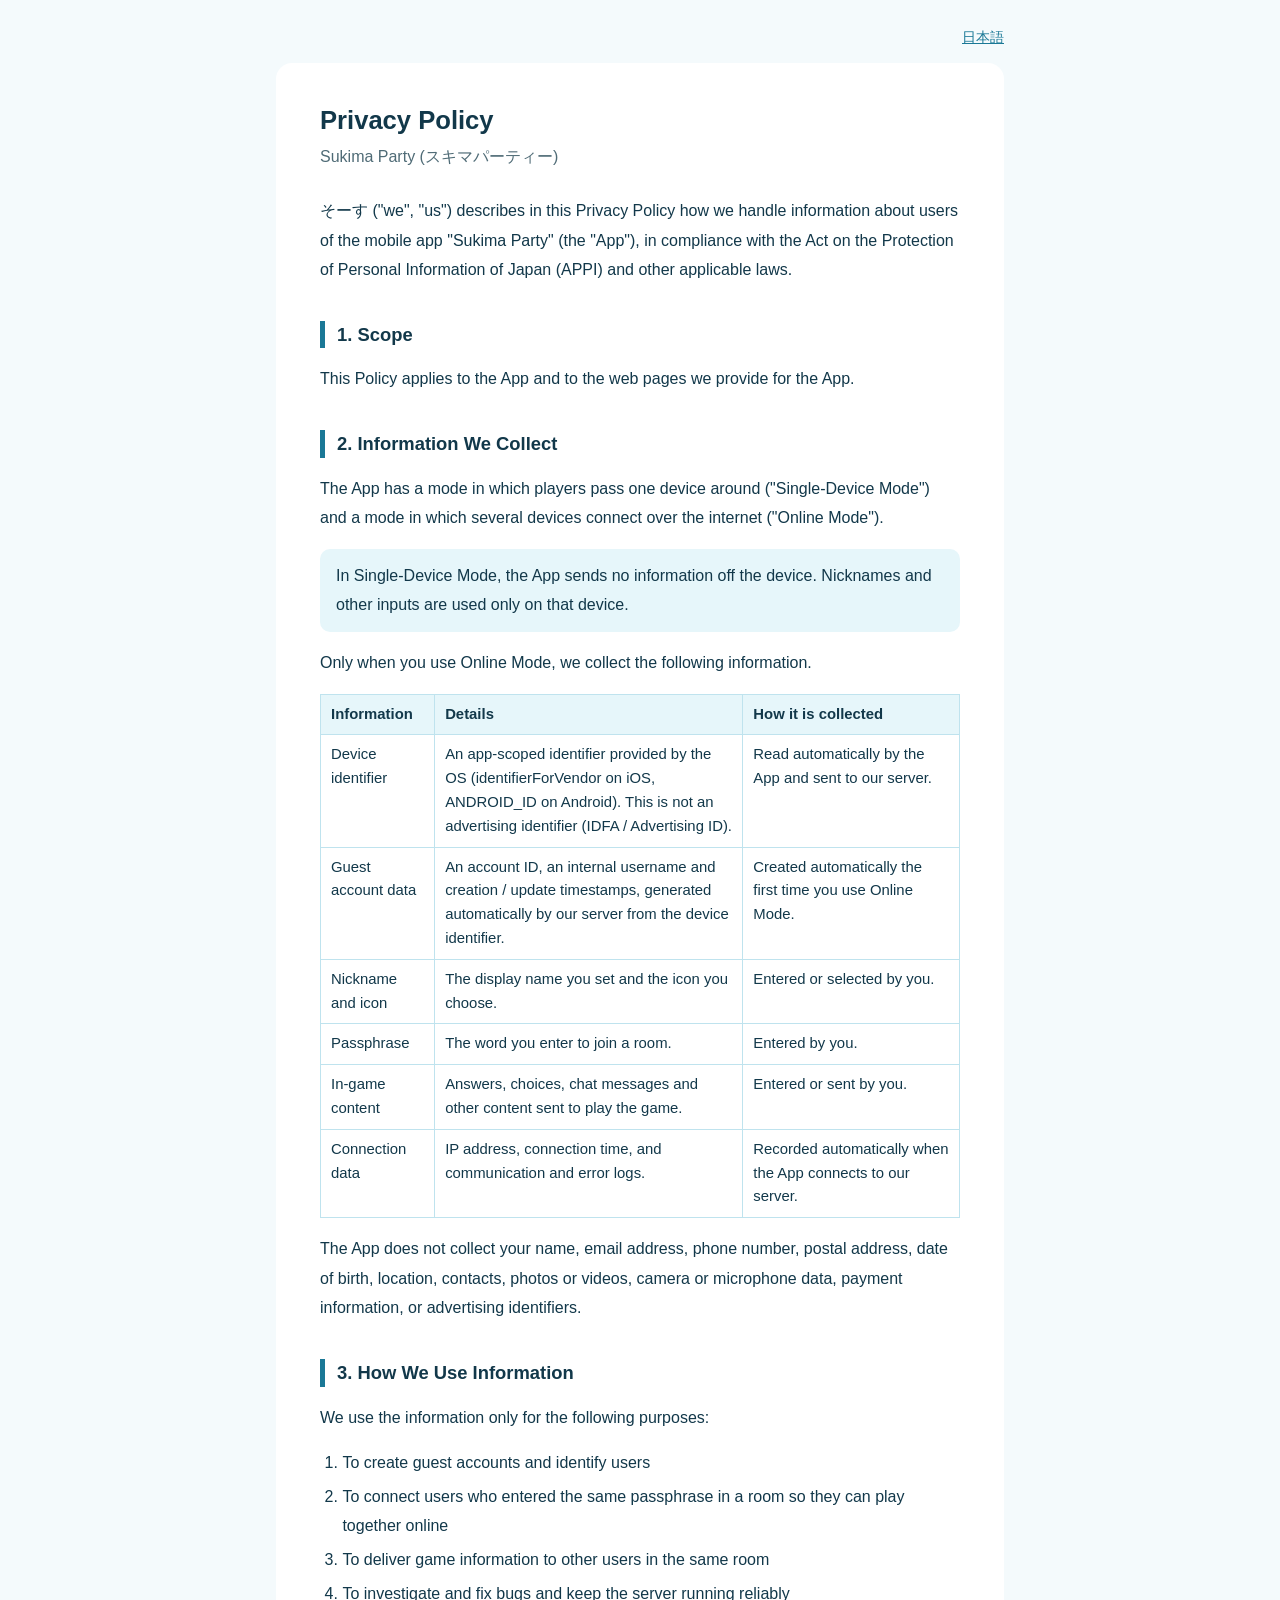
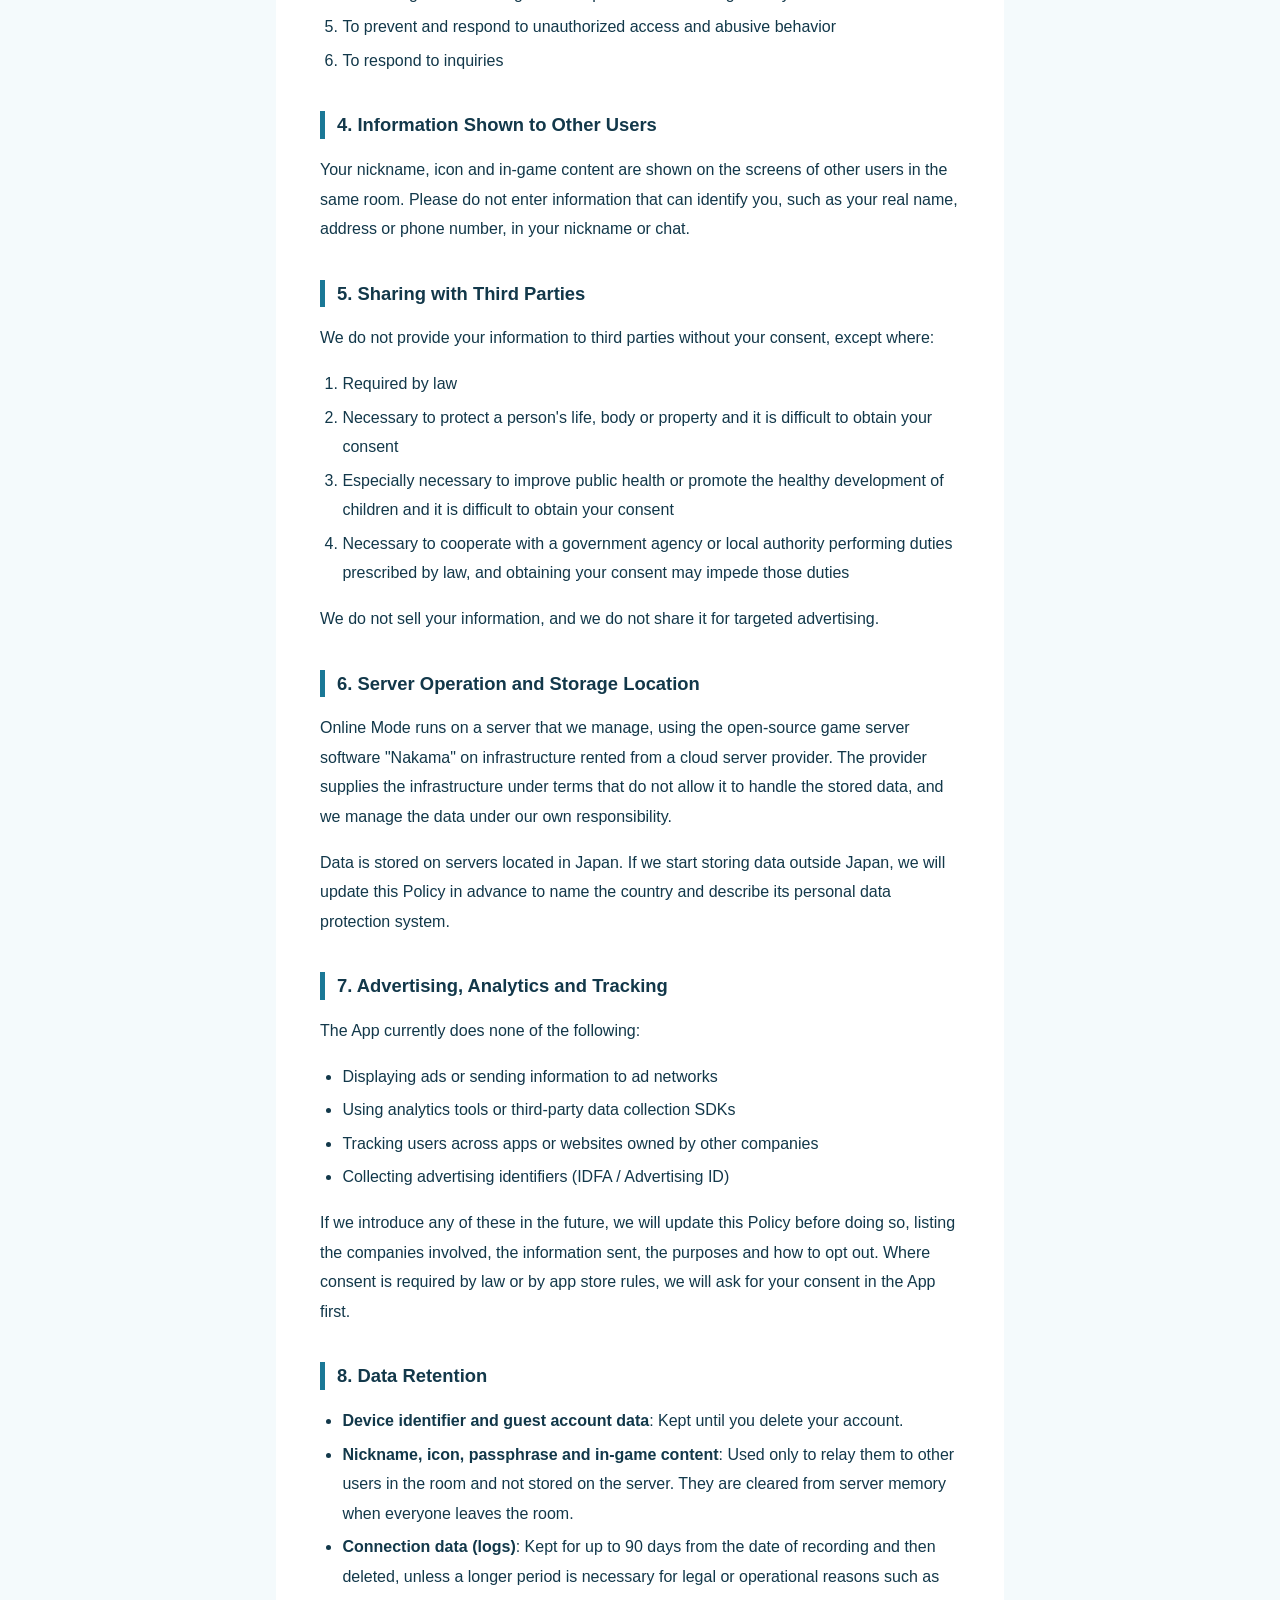
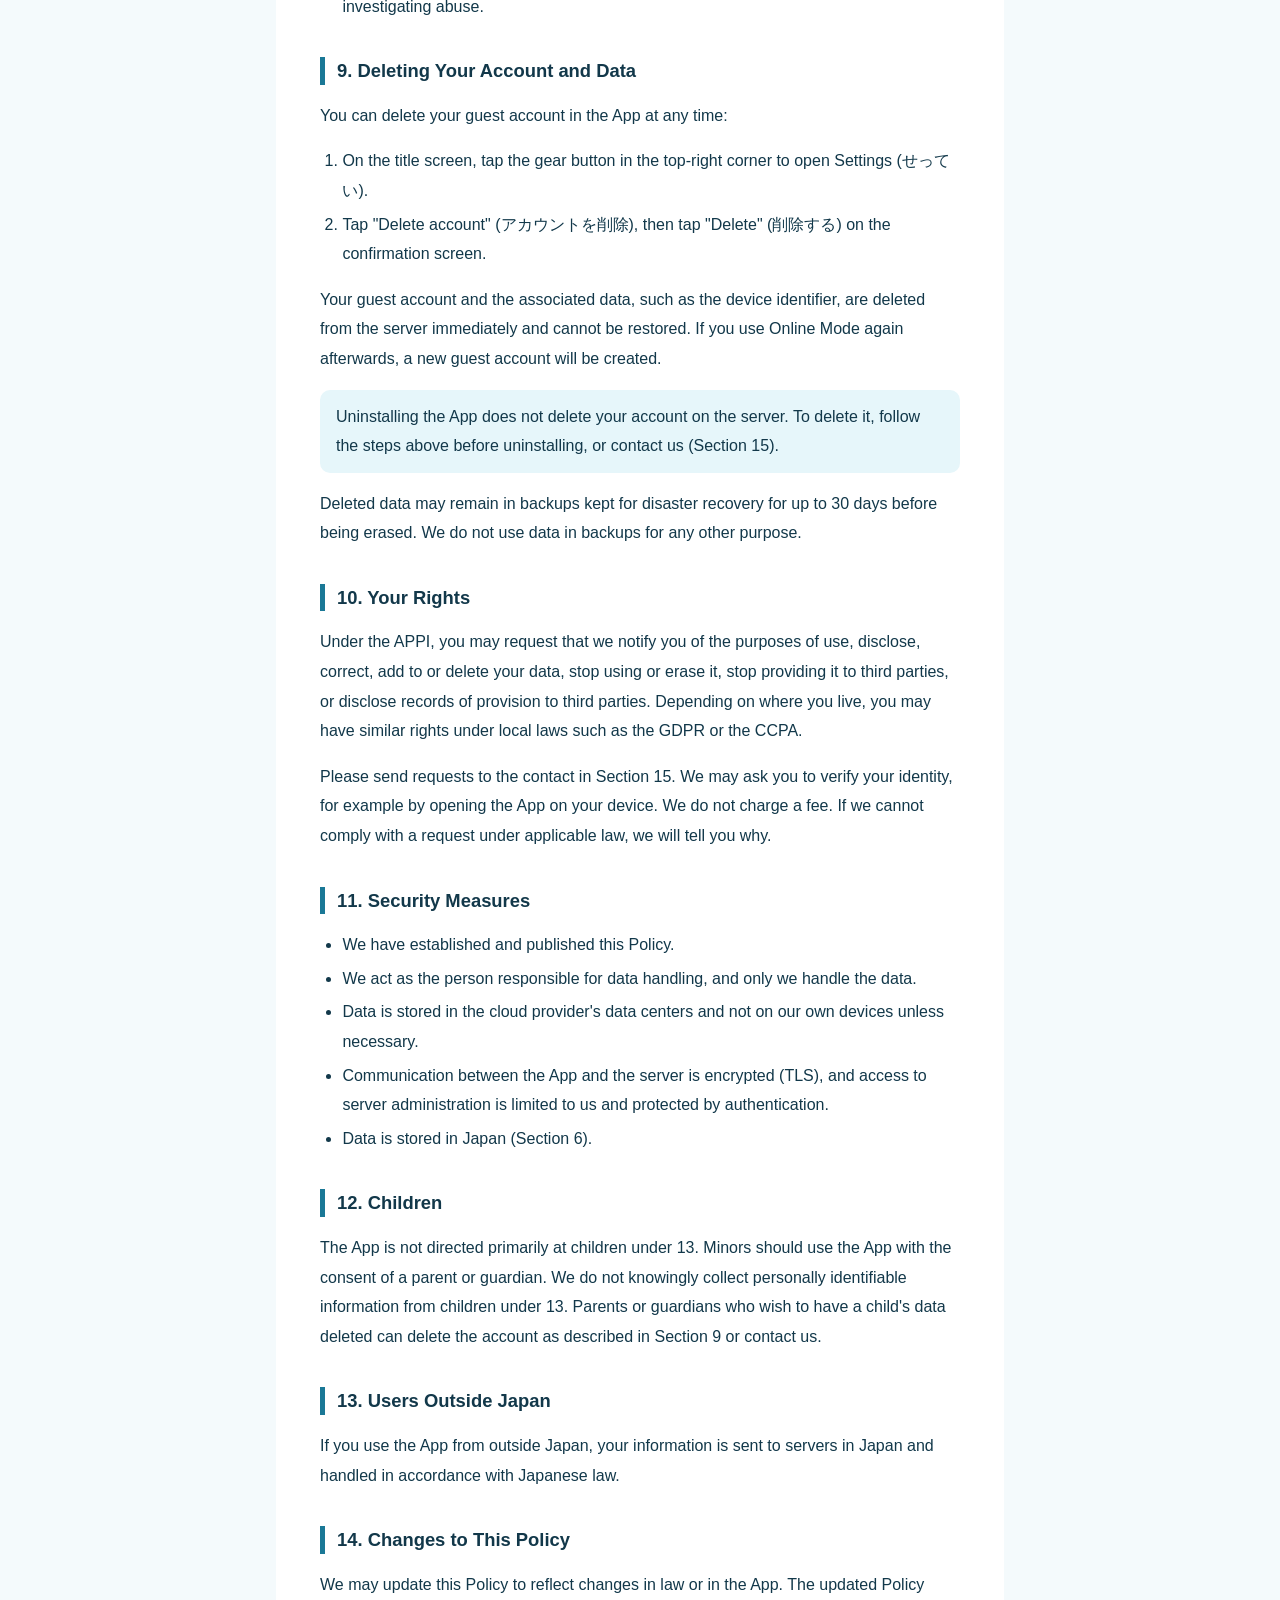
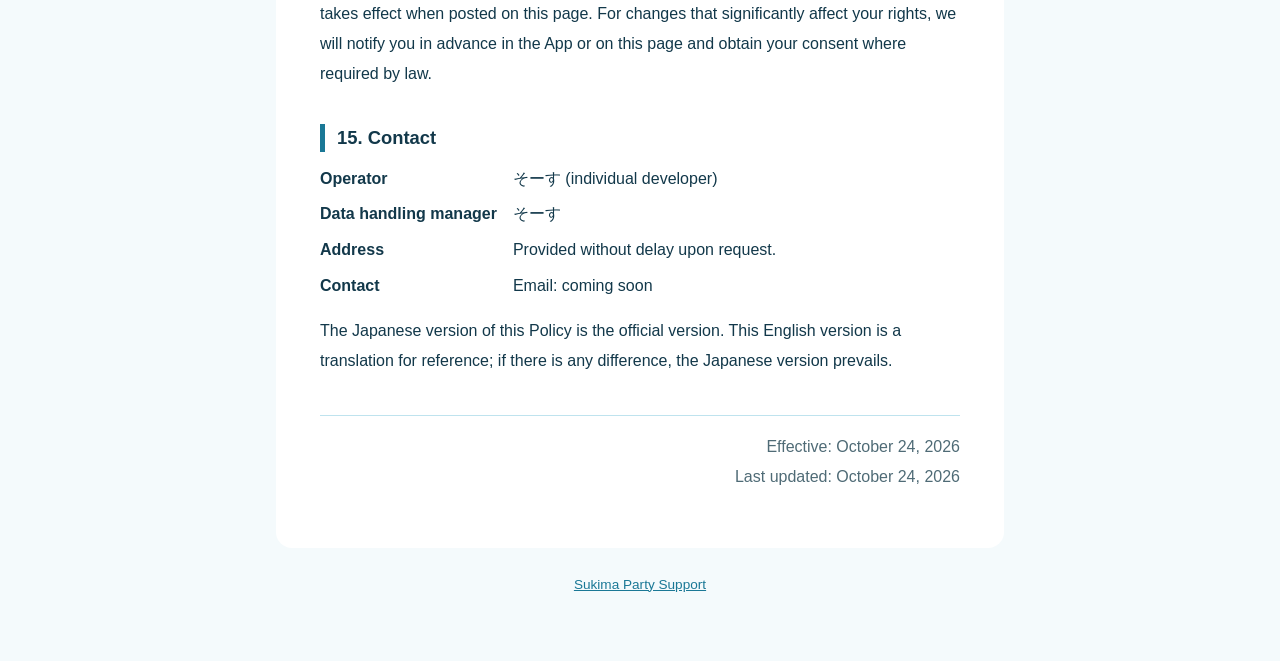
==== privacy-en.html @ cbe4ec0d "スキマパーティーのサポートページとプライバシーポリシーを追加 Co-Authored-By: Claude Opus 5.5 <noreply@anthropic.com>" ====
<!doctype html>
<html lang="en">
<head>
	<meta charset="utf-8">
	<meta name="viewport" content="width=device-width, initial-scale=1">
	<title>Privacy Policy | Sukima Party</title>
	<meta name="description" content="Privacy Policy for the mobile app Sukima Party.">
	<link rel="stylesheet" href="style.css">
</head>
<body>
<main>
	<p class="lang"><a href="privacy.html" hreflang="ja">日本語</a></p>
	<article class="card">
		<h1>Privacy Policy</h1>
		<p class="sub">Sukima Party (スキマパーティー)</p>

		<p>そーす ("we", "us") describes in this Privacy Policy how we handle information about users of the mobile app "Sukima Party" (the "App"), in compliance with the Act on the Protection of Personal Information of Japan (APPI) and other applicable laws.</p>

		<h2>1. Scope</h2>
		<p>This Policy applies to the App and to the web pages we provide for the App.</p>

		<h2>2. Information We Collect</h2>
		<p>The App has a mode in which players pass one device around ("Single-Device Mode") and a mode in which several devices connect over the internet ("Online Mode").</p>
		<div class="note">In Single-Device Mode, the App sends no information off the device. Nicknames and other inputs are used only on that device.</div>
		<p>Only when you use Online Mode, we collect the following information.</p>
		<div class="table-wrap">
			<table>
				<thead>
					<tr><th>Information</th><th>Details</th><th>How it is collected</th></tr>
				</thead>
				<tbody>
					<tr><td>Device identifier</td><td>An app-scoped identifier provided by the OS (identifierForVendor on iOS, ANDROID_ID on Android). This is not an advertising identifier (IDFA / Advertising ID).</td><td>Read automatically by the App and sent to our server.</td></tr>
					<tr><td>Guest account data</td><td>An account ID, an internal username and creation / update timestamps, generated automatically by our server from the device identifier.</td><td>Created automatically the first time you use Online Mode.</td></tr>
					<tr><td>Nickname and icon</td><td>The display name you set and the icon you choose.</td><td>Entered or selected by you.</td></tr>
					<tr><td>Passphrase</td><td>The word you enter to join a room.</td><td>Entered by you.</td></tr>
					<tr><td>In-game content</td><td>Answers, choices, chat messages and other content sent to play the game.</td><td>Entered or sent by you.</td></tr>
					<tr><td>Connection data</td><td>IP address, connection time, and communication and error logs.</td><td>Recorded automatically when the App connects to our server.</td></tr>
				</tbody>
			</table>
		</div>
		<p>The App does not collect your name, email address, phone number, postal address, date of birth, location, contacts, photos or videos, camera or microphone data, payment information, or advertising identifiers.</p>

		<h2>3. How We Use Information</h2>
		<p>We use the information only for the following purposes:</p>
		<ol>
			<li>To create guest accounts and identify users</li>
			<li>To connect users who entered the same passphrase in a room so they can play together online</li>
			<li>To deliver game information to other users in the same room</li>
			<li>To investigate and fix bugs and keep the server running reliably</li>
			<li>To prevent and respond to unauthorized access and abusive behavior</li>
			<li>To respond to inquiries</li>
		</ol>

		<h2>4. Information Shown to Other Users</h2>
		<p>Your nickname, icon and in-game content are shown on the screens of other users in the same room. Please do not enter information that can identify you, such as your real name, address or phone number, in your nickname or chat.</p>

		<h2>5. Sharing with Third Parties</h2>
		<p>We do not provide your information to third parties without your consent, except where:</p>
		<ol>
			<li>Required by law</li>
			<li>Necessary to protect a person's life, body or property and it is difficult to obtain your consent</li>
			<li>Especially necessary to improve public health or promote the healthy development of children and it is difficult to obtain your consent</li>
			<li>Necessary to cooperate with a government agency or local authority performing duties prescribed by law, and obtaining your consent may impede those duties</li>
		</ol>
		<p>We do not sell your information, and we do not share it for targeted advertising.</p>

		<h2>6. Server Operation and Storage Location</h2>
		<p>Online Mode runs on a server that we manage, using the open-source game server software "Nakama" on infrastructure rented from a cloud server provider. The provider supplies the infrastructure under terms that do not allow it to handle the stored data, and we manage the data under our own responsibility.</p>
		<p>Data is stored on servers located in Japan. If we start storing data outside Japan, we will update this Policy in advance to name the country and describe its personal data protection system.</p>

		<h2>7. Advertising, Analytics and Tracking</h2>
		<p>The App currently does none of the following:</p>
		<ul>
			<li>Displaying ads or sending information to ad networks</li>
			<li>Using analytics tools or third-party data collection SDKs</li>
			<li>Tracking users across apps or websites owned by other companies</li>
			<li>Collecting advertising identifiers (IDFA / Advertising ID)</li>
		</ul>
		<p>If we introduce any of these in the future, we will update this Policy before doing so, listing the companies involved, the information sent, the purposes and how to opt out. Where consent is required by law or by app store rules, we will ask for your consent in the App first.</p>

		<h2>8. Data Retention</h2>
		<ul>
			<li><strong>Device identifier and guest account data</strong>: Kept until you delete your account.</li>
			<li><strong>Nickname, icon, passphrase and in-game content</strong>: Used only to relay them to other users in the room and not stored on the server. They are cleared from server memory when everyone leaves the room.</li>
			<li><strong>Connection data (logs)</strong>: Kept for up to 90 days from the date of recording and then deleted, unless a longer period is necessary for legal or operational reasons such as investigating abuse.</li>
		</ul>

		<h2>9. Deleting Your Account and Data</h2>
		<p>You can delete your guest account in the App at any time:</p>
		<ol>
			<li>On the title screen, tap the gear button in the top-right corner to open Settings (せってい).</li>
			<li>Tap "Delete account" (アカウントを削除), then tap "Delete" (削除する) on the confirmation screen.</li>
		</ol>
		<p>Your guest account and the associated data, such as the device identifier, are deleted from the server immediately and cannot be restored. If you use Online Mode again afterwards, a new guest account will be created.</p>
		<div class="note">Uninstalling the App does not delete your account on the server. To delete it, follow the steps above before uninstalling, or contact us (Section 15).</div>
		<p>Deleted data may remain in backups kept for disaster recovery for up to 30 days before being erased. We do not use data in backups for any other purpose.</p>

		<h2>10. Your Rights</h2>
		<p>Under the APPI, you may request that we notify you of the purposes of use, disclose, correct, add to or delete your data, stop using or erase it, stop providing it to third parties, or disclose records of provision to third parties. Depending on where you live, you may have similar rights under local laws such as the GDPR or the CCPA.</p>
		<p>Please send requests to the contact in Section 15. We may ask you to verify your identity, for example by opening the App on your device. We do not charge a fee. If we cannot comply with a request under applicable law, we will tell you why.</p>

		<h2>11. Security Measures</h2>
		<ul>
			<li>We have established and published this Policy.</li>
			<li>We act as the person responsible for data handling, and only we handle the data.</li>
			<li>Data is stored in the cloud provider's data centers and not on our own devices unless necessary.</li>
			<li>Communication between the App and the server is encrypted (TLS), and access to server administration is limited to us and protected by authentication.</li>
			<li>Data is stored in Japan (Section 6).</li>
		</ul>

		<h2>12. Children</h2>
		<p>The App is not directed primarily at children under 13. Minors should use the App with the consent of a parent or guardian. We do not knowingly collect personally identifiable information from children under 13. Parents or guardians who wish to have a child's data deleted can delete the account as described in Section 9 or contact us.</p>

		<h2>13. Users Outside Japan</h2>
		<p>If you use the App from outside Japan, your information is sent to servers in Japan and handled in accordance with Japanese law.</p>

		<h2>14. Changes to This Policy</h2>
		<p>We may update this Policy to reflect changes in law or in the App. The updated Policy takes effect when posted on this page. For changes that significantly affect your rights, we will notify you in advance in the App or on this page and obtain your consent where required by law.</p>

		<h2>15. Contact</h2>
		<dl class="info">
			<dt>Operator</dt><dd>そーす (individual developer)</dd>
			<dt>Data handling manager</dt><dd>そーす</dd>
			<dt>Address</dt><dd>Provided without delay upon request.</dd>
			<dt>Contact</dt><dd>Email: <span class="mail">coming soon</span></dd>
		</dl>
		<p>The Japanese version of this Policy is the official version. This English version is a translation for reference; if there is any difference, the Japanese version prevails.</p>

		<p class="date">Effective: October 24, 2026<br>Last updated: October 24, 2026</p>
	</article>
	<footer><a href="./">Sukima Party Support</a></footer>
</main>
</body>
</html>
---- style.css ----
:root {
	--bg: #f4fafc;
	--surface: #ffffff;
	--fg: #12384a;
	--muted: #4f6b76;
	--line: #bfe3ee;
	--accent: #1a7896;
	--pale: #e6f6fa;
}
@media (prefers-color-scheme: dark) {
	:root {
		--bg: #0e2630;
		--surface: #13313d;
		--fg: #e6f2f6;
		--muted: #9fbac4;
		--line: #24505f;
		--accent: #5cc7e6;
		--pale: #183c4a;
	}
}
* { box-sizing: border-box; }
html { -webkit-text-size-adjust: 100%; }
body {
	margin: 0;
	background: var(--bg);
	color: var(--fg);
	font-family: -apple-system, BlinkMacSystemFont, "Hiragino Sans", "Hiragino Kaku Gothic ProN", "Noto Sans JP", "Yu Gothic", Meiryo, sans-serif;
	font-size: 16px;
	line-height: 1.85;
	overflow-wrap: anywhere;
}
main {
	max-width: 760px;
	margin: 0 auto;
	padding: 24px 16px 64px;
}
.card {
	background: var(--surface);
	border-radius: 16px;
	padding: 28px 20px;
}
@media (min-width: 600px) {
	.card { padding: 40px 44px; }
}
.lang {
	text-align: right;
	font-size: 0.9rem;
	margin: 0 0 12px;
}
h1 {
	font-size: 1.6rem;
	line-height: 1.4;
	margin: 0 0 4px;
}
.sub {
	color: var(--muted);
	margin: 0 0 24px;
}
h2 {
	font-size: 1.15rem;
	line-height: 1.5;
	margin: 36px 0 10px;
	padding-left: 12px;
	border-left: 5px solid var(--accent);
}
h3 {
	font-size: 1rem;
	margin: 20px 0 6px;
}
ul, ol { padding-left: 1.4em; }
li { margin: 4px 0; }
a { color: var(--accent); }
.note {
	background: var(--pale);
	border-radius: 10px;
	padding: 12px 16px;
	margin: 12px 0;
}
.table-wrap {
	overflow-x: auto;
	margin: 12px 0;
}
table {
	border-collapse: collapse;
	width: 100%;
	min-width: 520px;
	font-size: 0.93rem;
	line-height: 1.6;
}
th, td {
	border: 1px solid var(--line);
	padding: 8px 10px;
	text-align: left;
	vertical-align: top;
}
th {
	background: var(--pale);
	white-space: nowrap;
}
dl.info {
	display: grid;
	grid-template-columns: max-content 1fr;
	gap: 6px 16px;
	margin: 12px 0;
}
dl.info dt { font-weight: bold; }
dl.info dd { margin: 0; }
.date {
	margin-top: 40px;
	padding-top: 16px;
	border-top: 1px solid var(--line);
	color: var(--muted);
	text-align: right;
}
.links {
	list-style: none;
	padding: 0;
}
.links li { margin: 10px 0; }
.links a {
	display: block;
	background: var(--pale);
	border-radius: 12px;
	padding: 14px 18px;
	font-weight: bold;
	text-decoration: none;
}
footer {
	text-align: center;
	color: var(--muted);
	font-size: 0.85rem;
	margin-top: 24px;
}
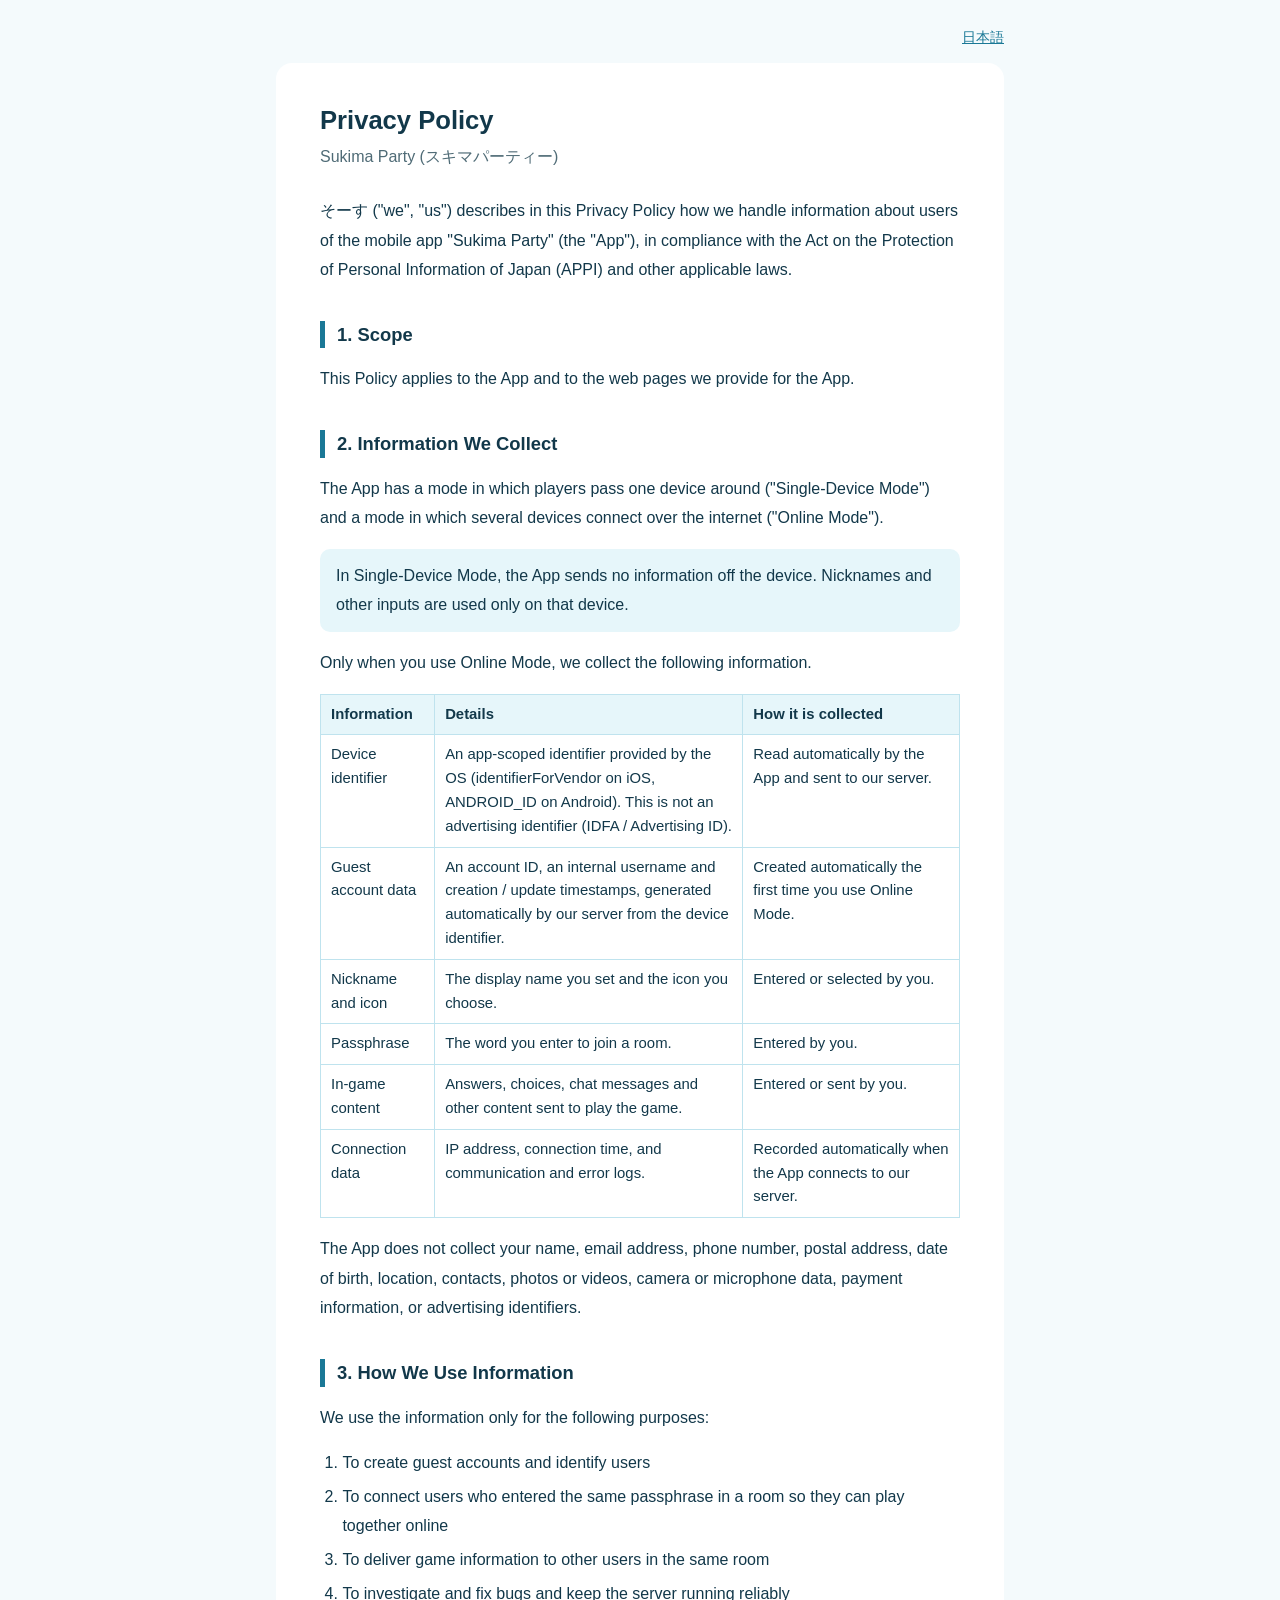
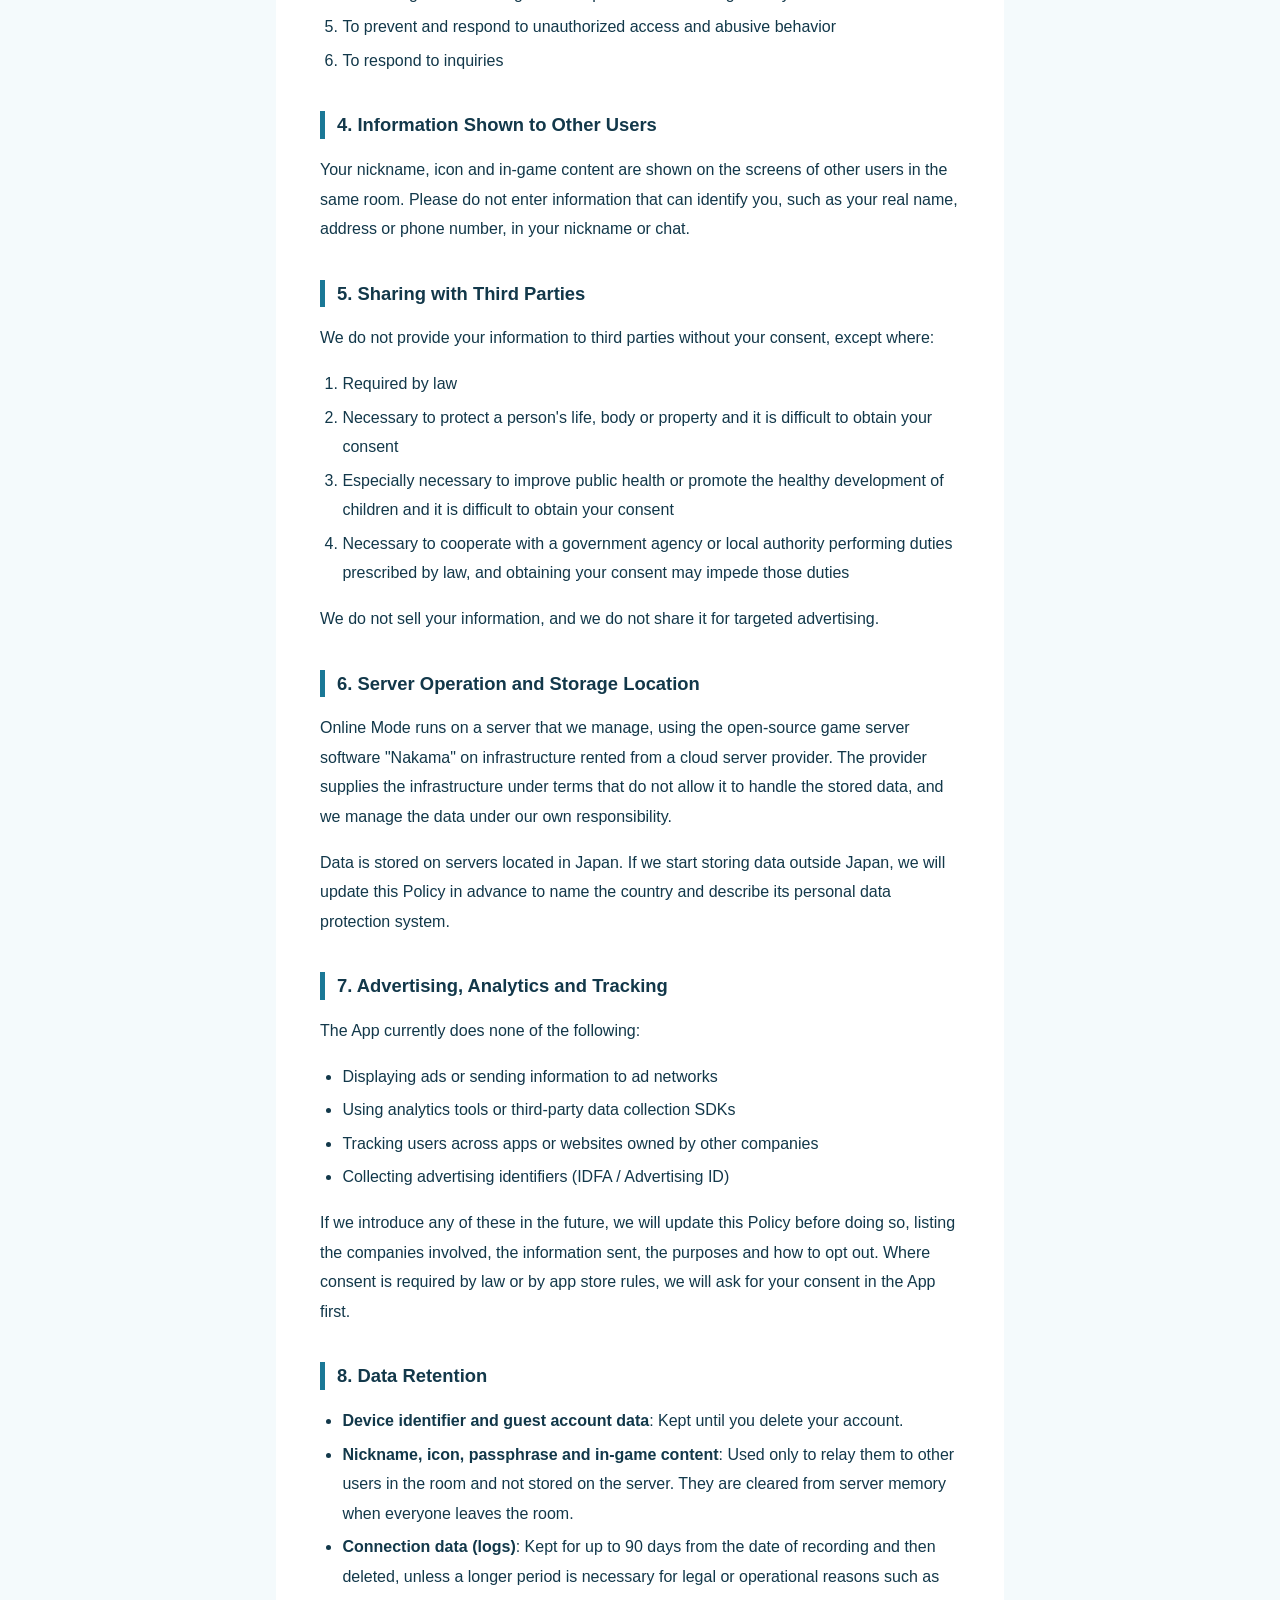
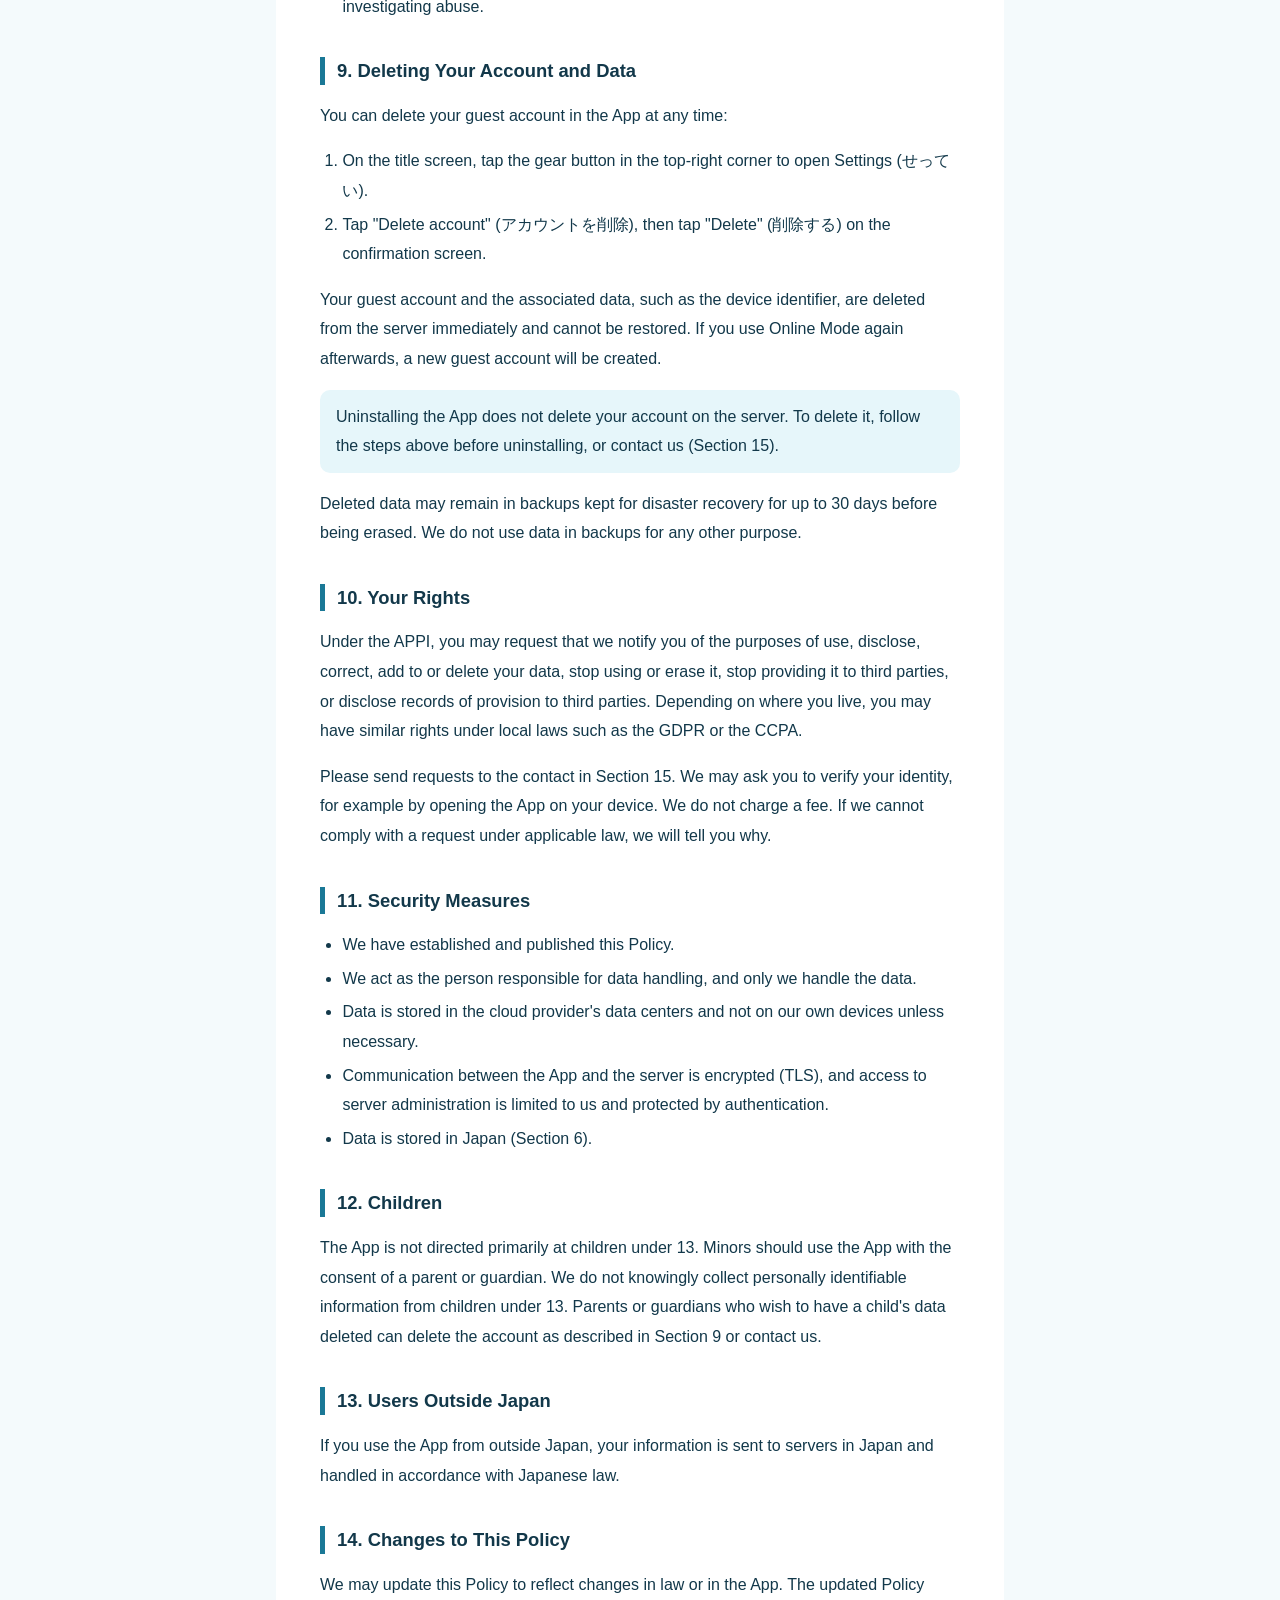
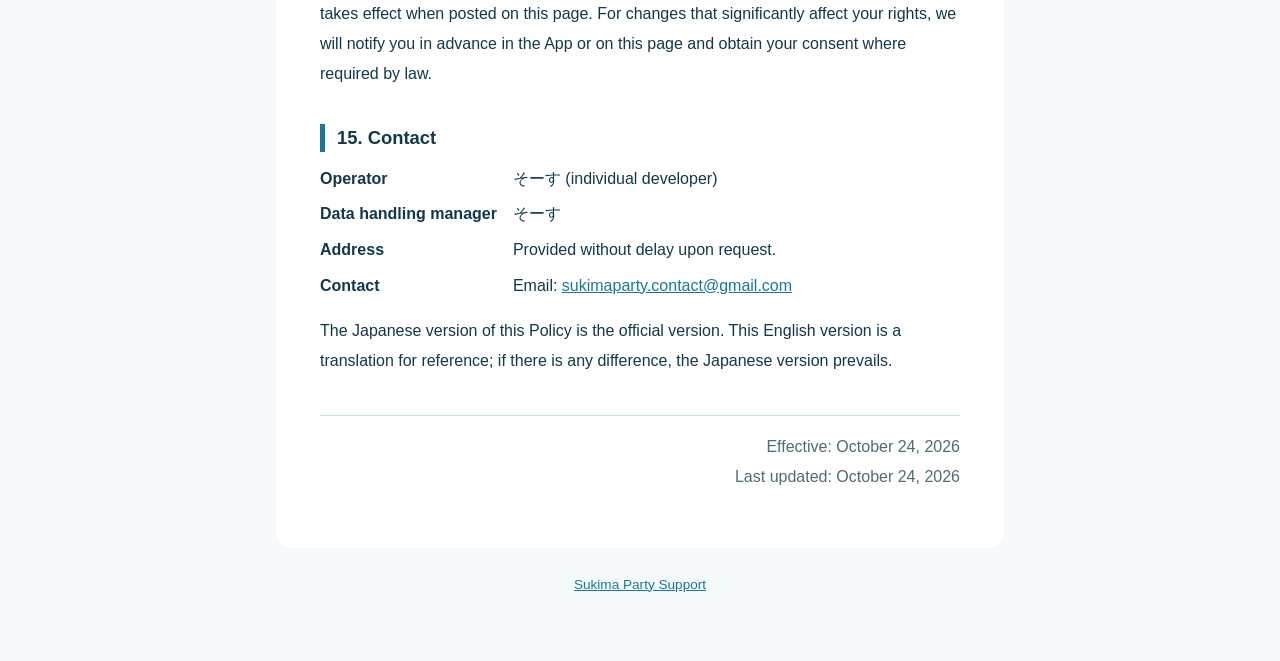
==== commit 3634ad19: "お問い合わせ用メールアドレスを掲載 Co-Authored-By: Claude Opus 5.5 <noreply@anthropic.com>" ====
--- a/privacy-en.html
+++ b/privacy-en.html
@@ -122,7 +122,7 @@
 			<dt>Operator</dt><dd>そーす (individual developer)</dd>
 			<dt>Data handling manager</dt><dd>そーす</dd>
 			<dt>Address</dt><dd>Provided without delay upon request.</dd>
-			<dt>Contact</dt><dd>Email: <span class="mail">coming soon</span></dd>
+			<dt>Contact</dt><dd>Email: <a href="mailto:sukimaparty.contact@gmail.com">sukimaparty.contact@gmail.com</a></dd>
 		</dl>
 		<p>The Japanese version of this Policy is the official version. This English version is a translation for reference; if there is any difference, the Japanese version prevails.</p>
 
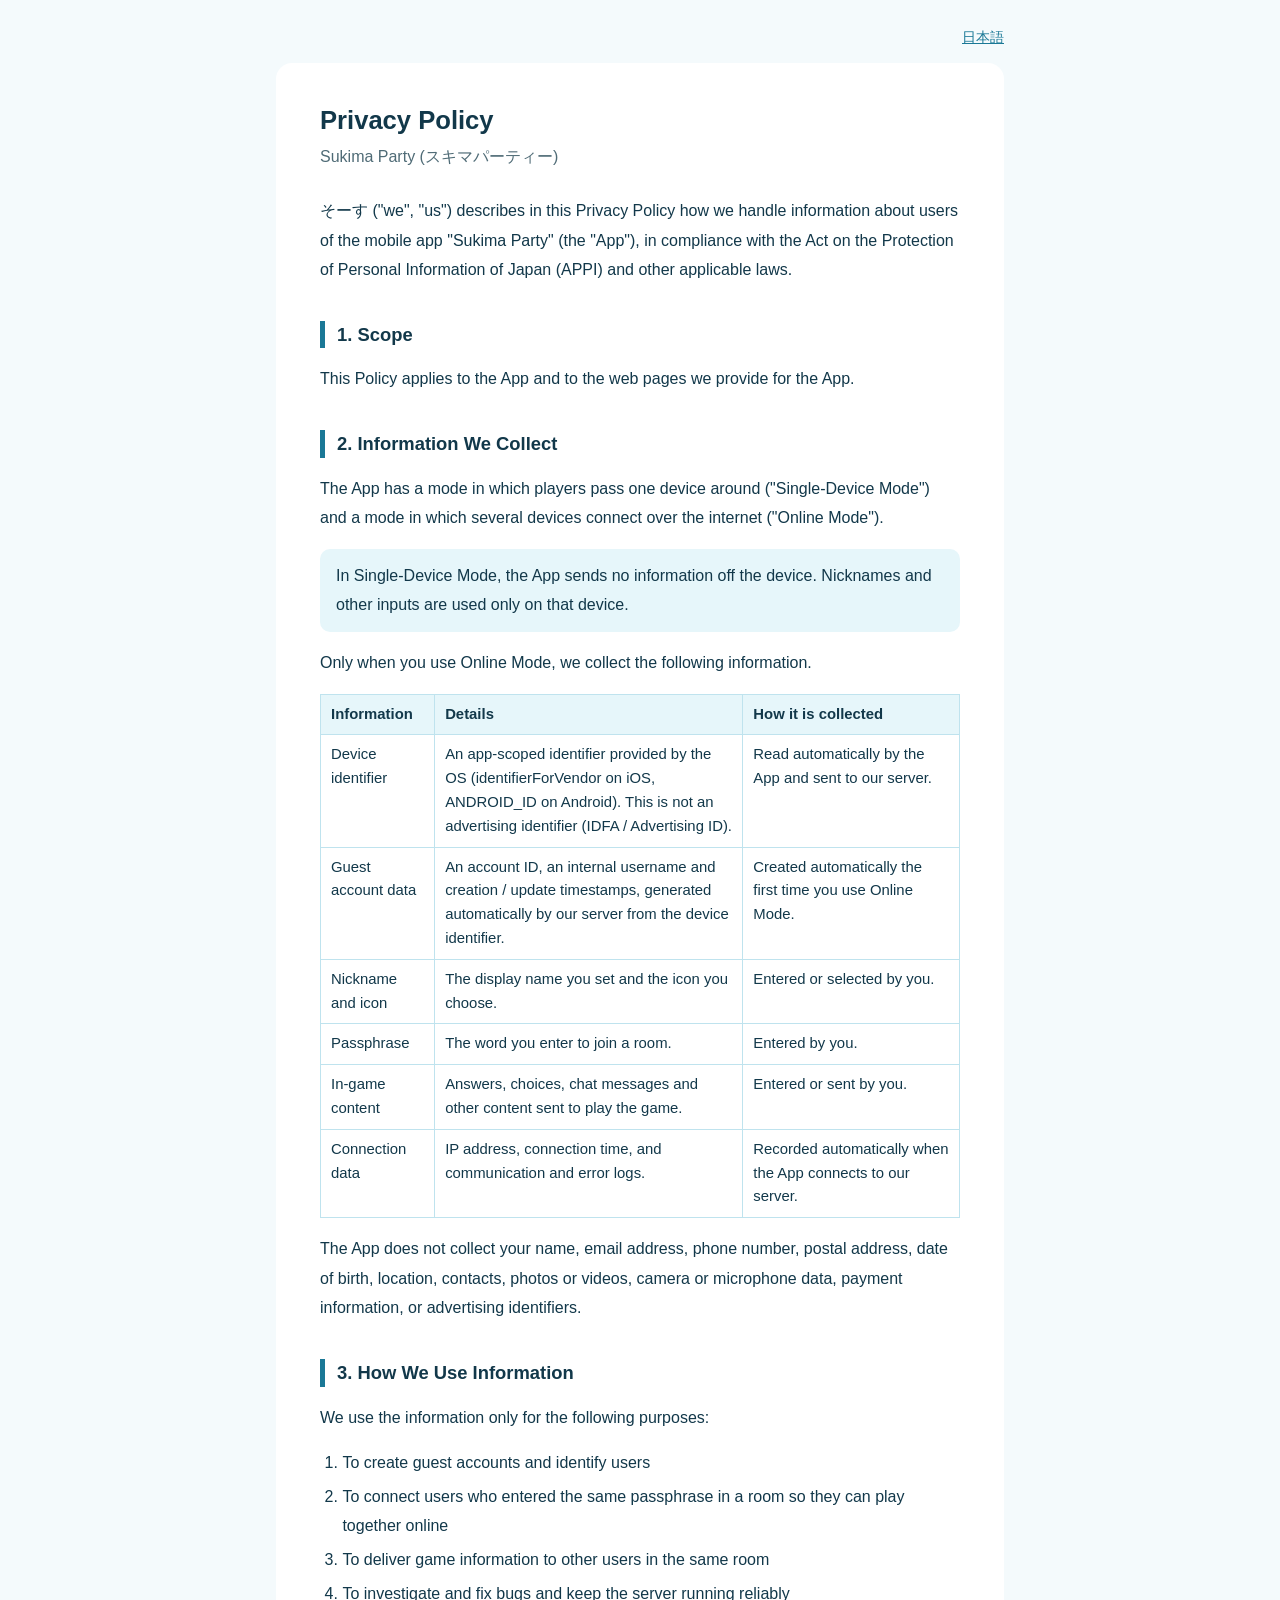
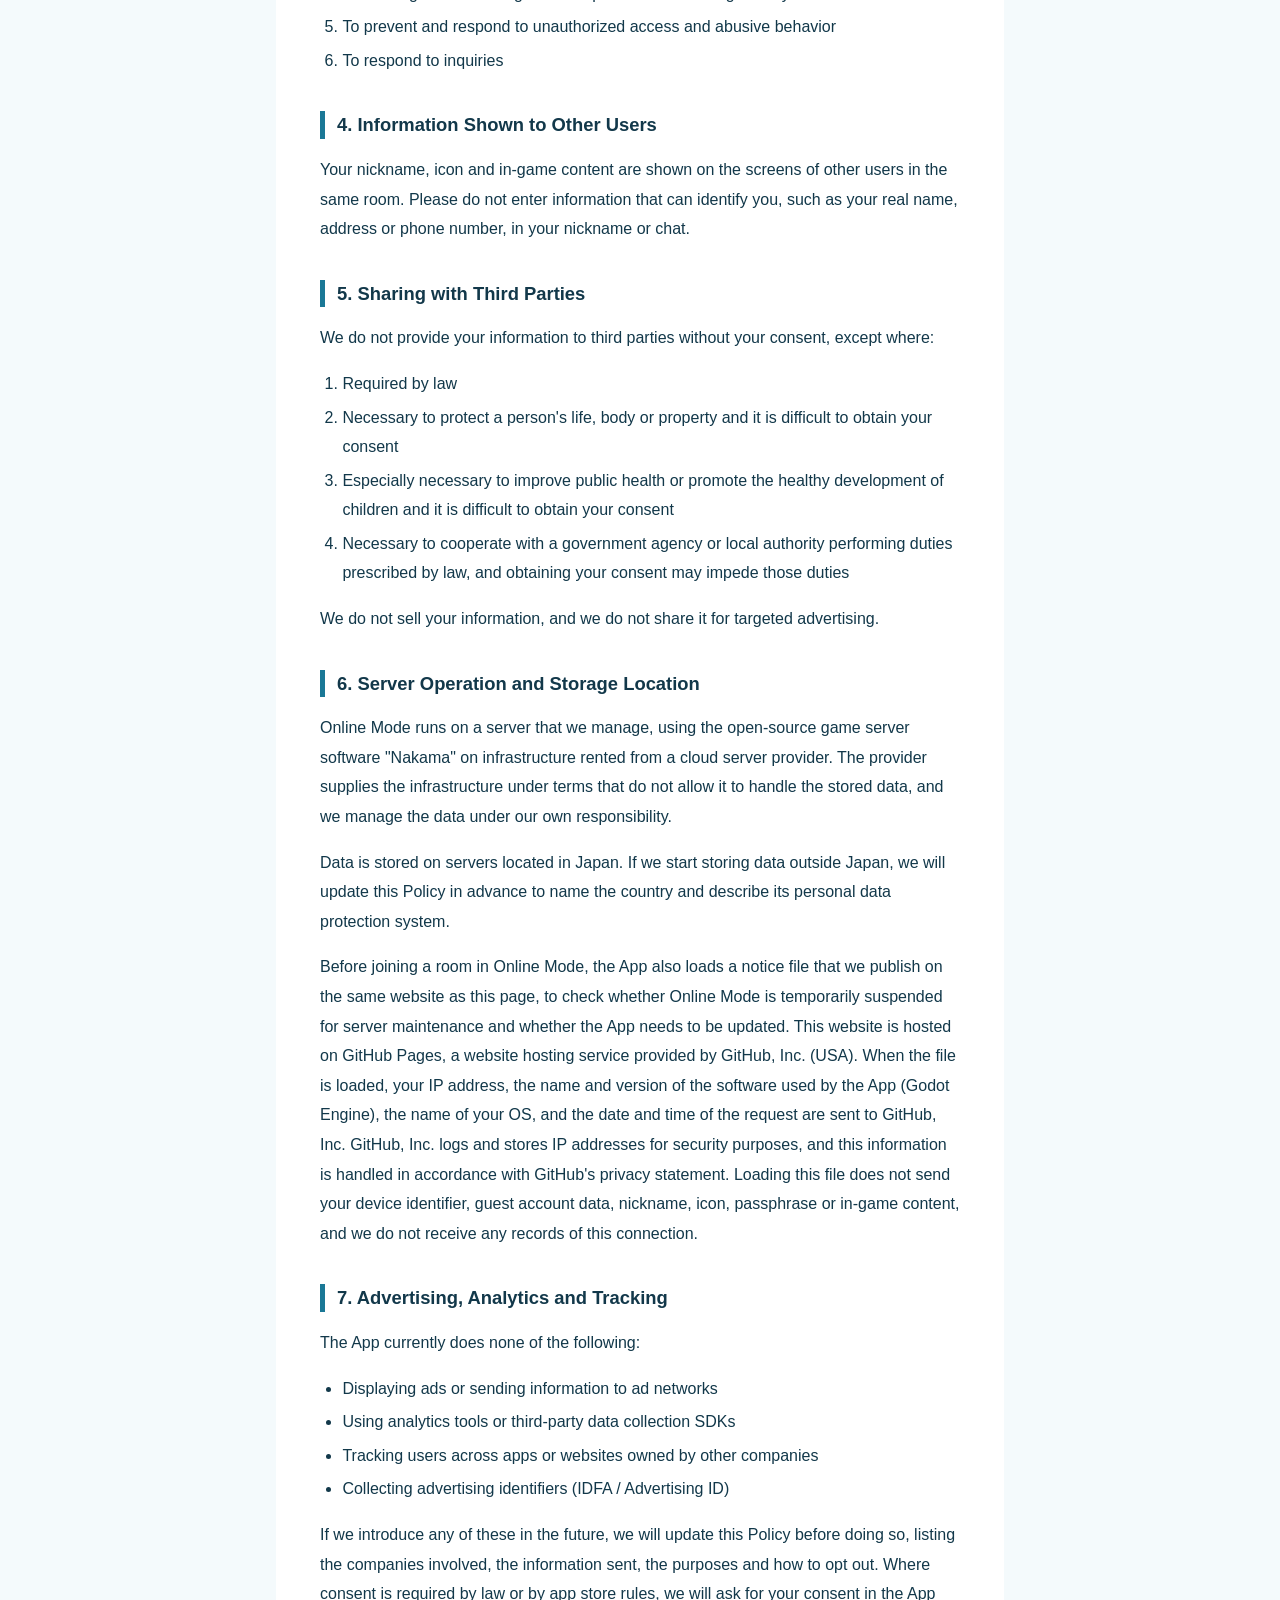
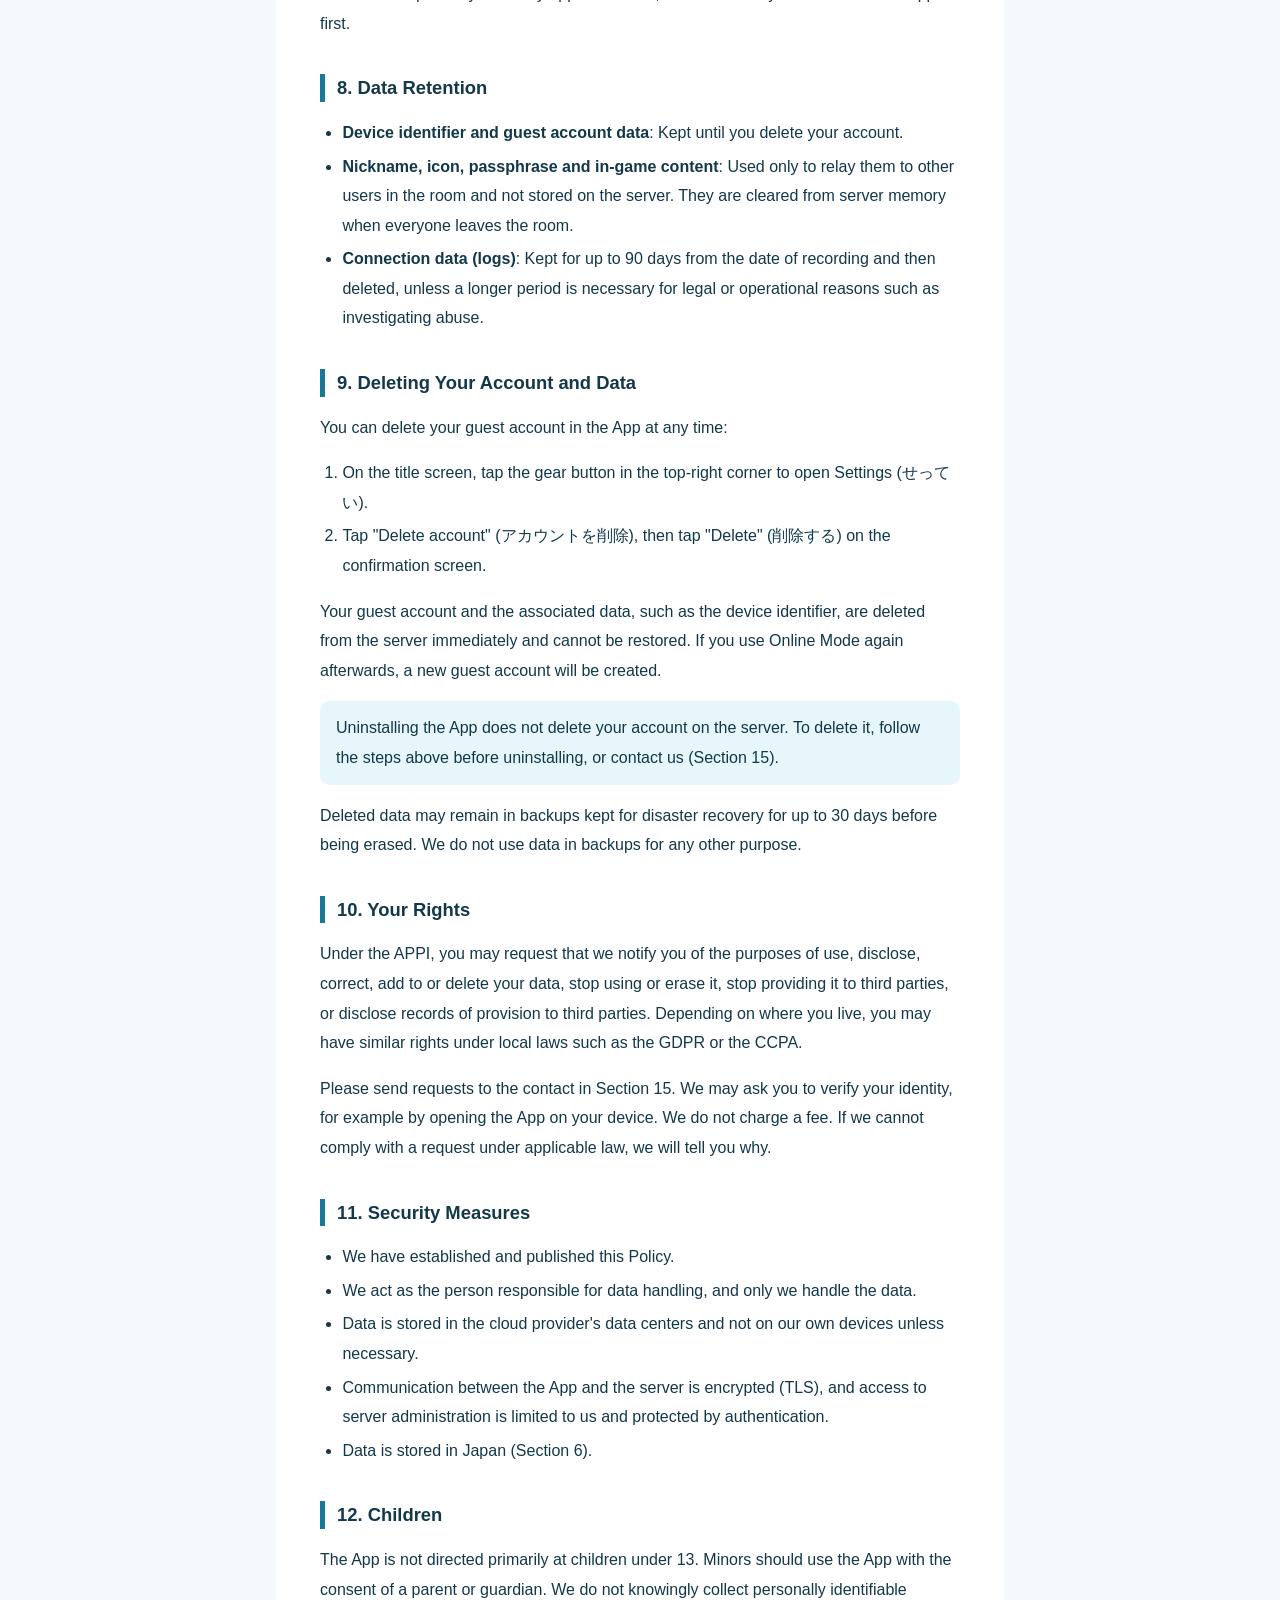
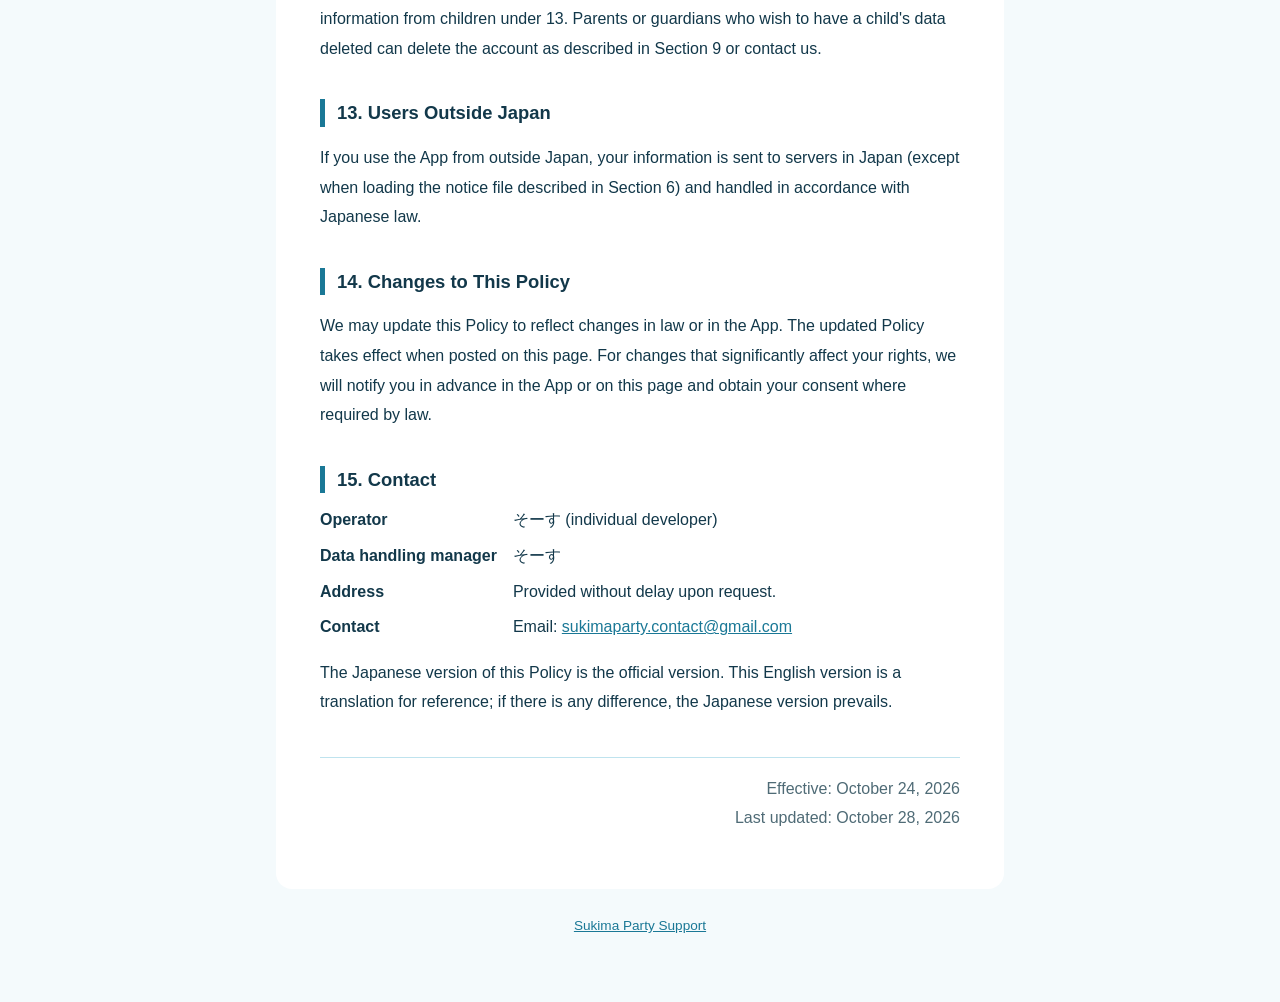
==== commit 97bfe59a: "プライバシーポリシー：案内用ファイルの読み込み（GitHub Pages）について追記" ====
--- a/privacy-en.html
+++ b/privacy-en.html
@@ -67,6 +67,7 @@
 		<h2>6. Server Operation and Storage Location</h2>
 		<p>Online Mode runs on a server that we manage, using the open-source game server software "Nakama" on infrastructure rented from a cloud server provider. The provider supplies the infrastructure under terms that do not allow it to handle the stored data, and we manage the data under our own responsibility.</p>
 		<p>Data is stored on servers located in Japan. If we start storing data outside Japan, we will update this Policy in advance to name the country and describe its personal data protection system.</p>
+		<p>Before joining a room in Online Mode, the App also loads a notice file that we publish on the same website as this page, to check whether Online Mode is temporarily suspended for server maintenance and whether the App needs to be updated. This website is hosted on GitHub Pages, a website hosting service provided by GitHub, Inc. (USA). When the file is loaded, your IP address, the name and version of the software used by the App (Godot Engine), the name of your OS, and the date and time of the request are sent to GitHub, Inc. GitHub, Inc. logs and stores IP addresses for security purposes, and this information is handled in accordance with GitHub's privacy statement. Loading this file does not send your device identifier, guest account data, nickname, icon, passphrase or in-game content, and we do not receive any records of this connection.</p>
 
 		<h2>7. Advertising, Analytics and Tracking</h2>
 		<p>The App currently does none of the following:</p>
@@ -112,7 +113,7 @@
 		<p>The App is not directed primarily at children under 13. Minors should use the App with the consent of a parent or guardian. We do not knowingly collect personally identifiable information from children under 13. Parents or guardians who wish to have a child's data deleted can delete the account as described in Section 9 or contact us.</p>
 
 		<h2>13. Users Outside Japan</h2>
-		<p>If you use the App from outside Japan, your information is sent to servers in Japan and handled in accordance with Japanese law.</p>
+		<p>If you use the App from outside Japan, your information is sent to servers in Japan (except when loading the notice file described in Section 6) and handled in accordance with Japanese law.</p>
 
 		<h2>14. Changes to This Policy</h2>
 		<p>We may update this Policy to reflect changes in law or in the App. The updated Policy takes effect when posted on this page. For changes that significantly affect your rights, we will notify you in advance in the App or on this page and obtain your consent where required by law.</p>
@@ -126,7 +127,7 @@
 		</dl>
 		<p>The Japanese version of this Policy is the official version. This English version is a translation for reference; if there is any difference, the Japanese version prevails.</p>
 
-		<p class="date">Effective: October 24, 2026<br>Last updated: October 24, 2026</p>
+		<p class="date">Effective: October 24, 2026<br>Last updated: October 28, 2026</p>
 	</article>
 	<footer><a href="./">Sukima Party Support</a></footer>
 </main>
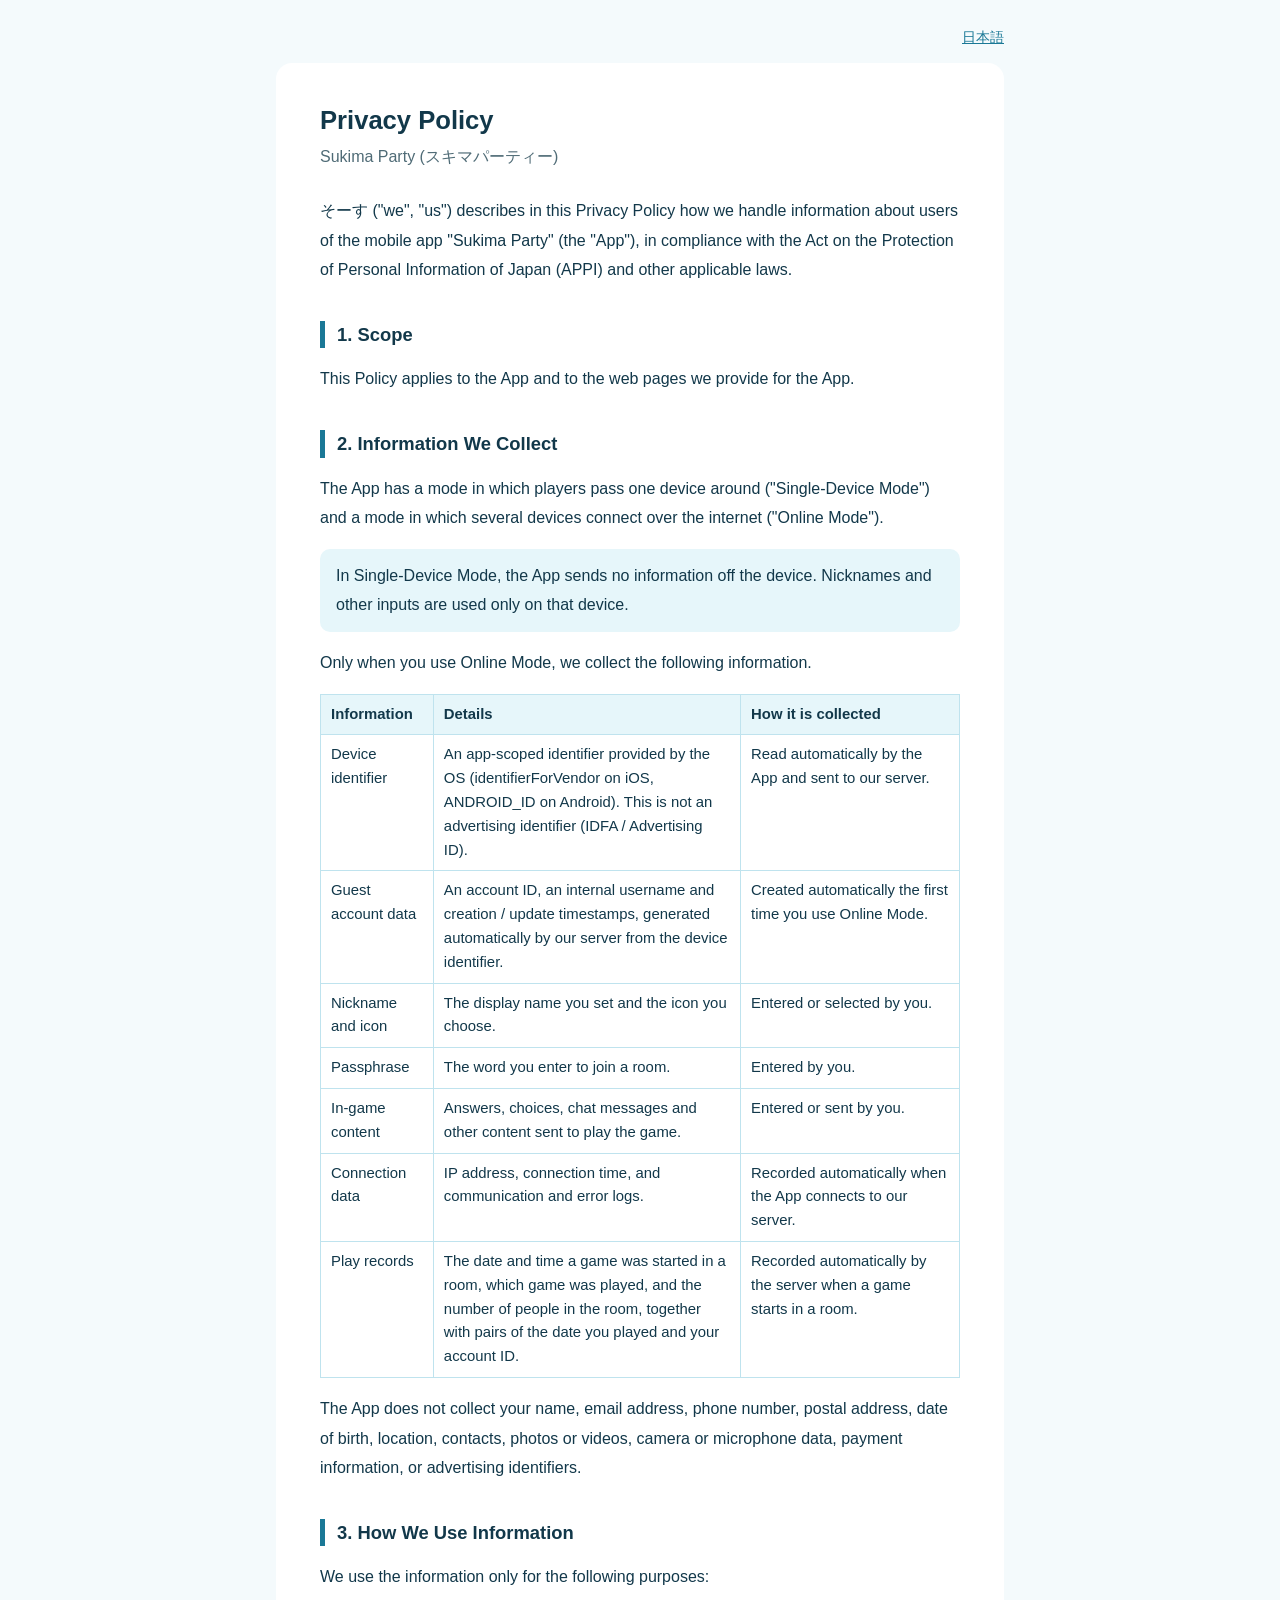
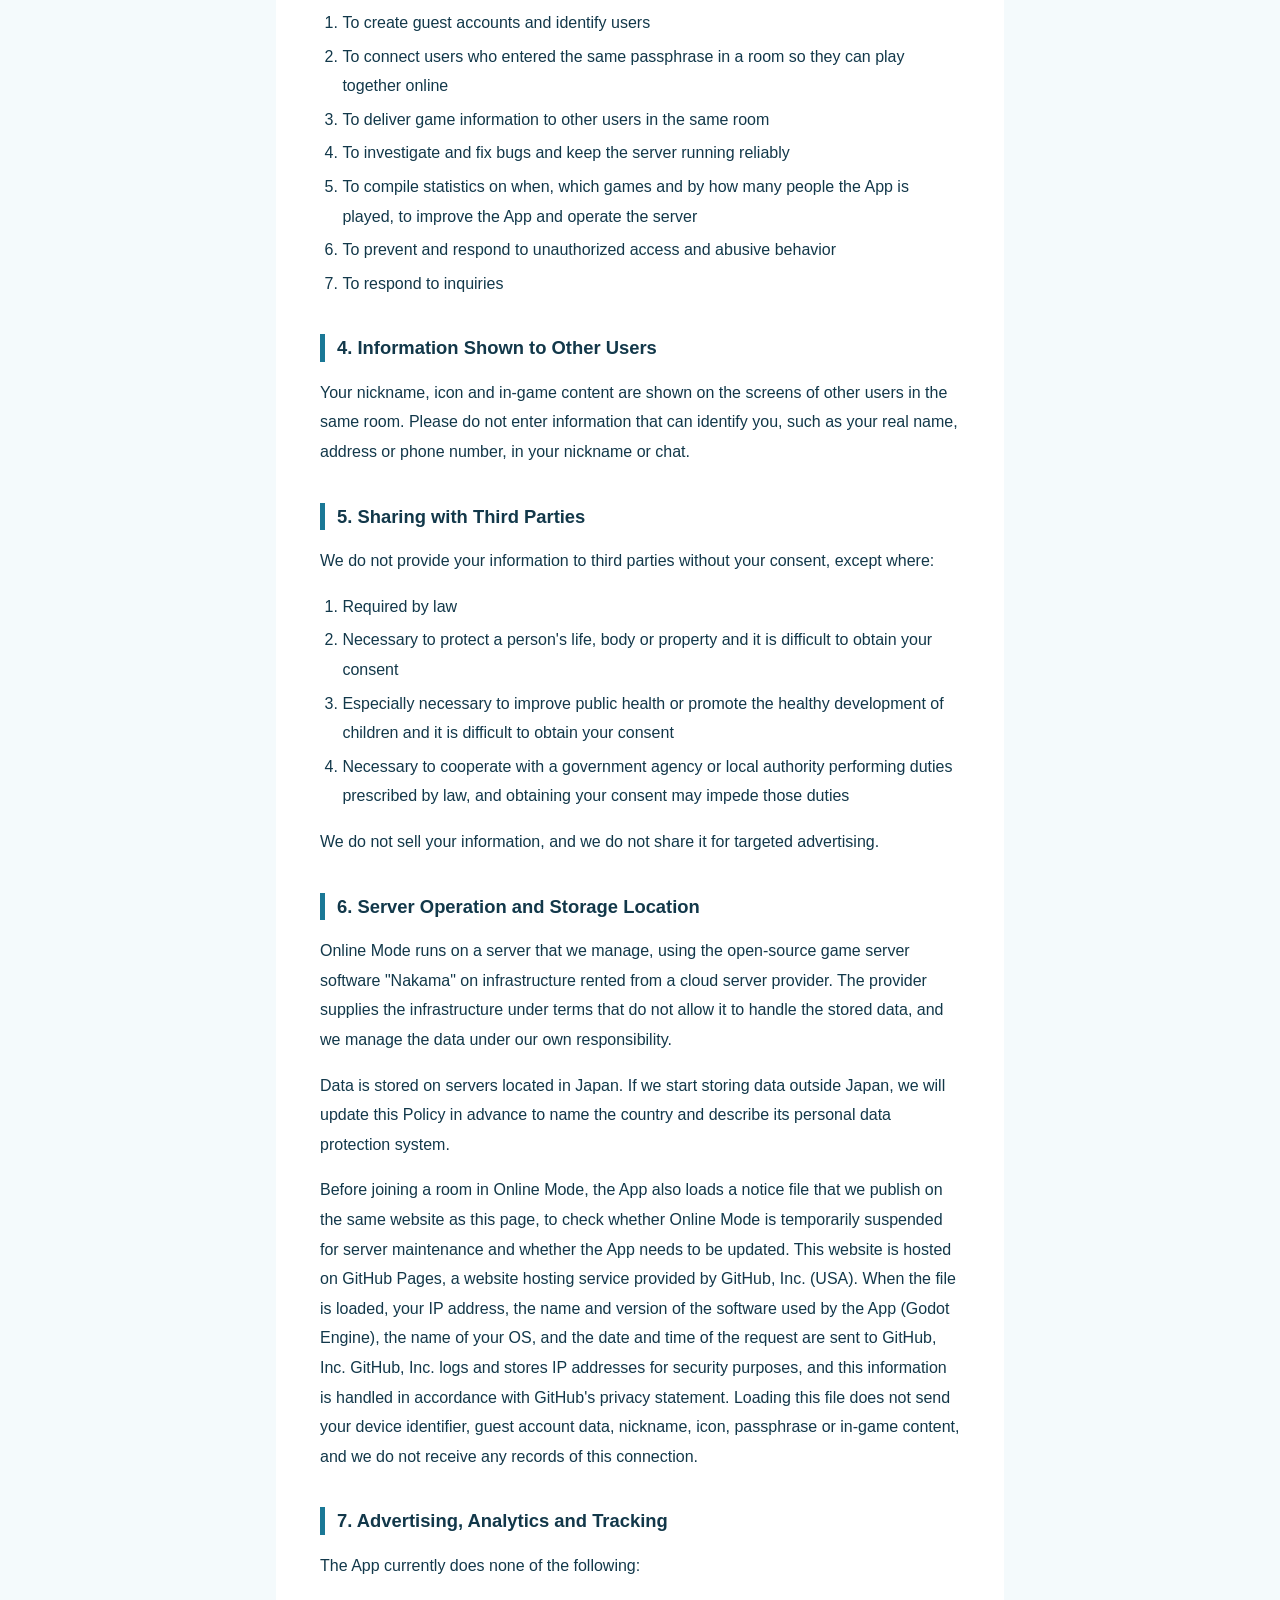
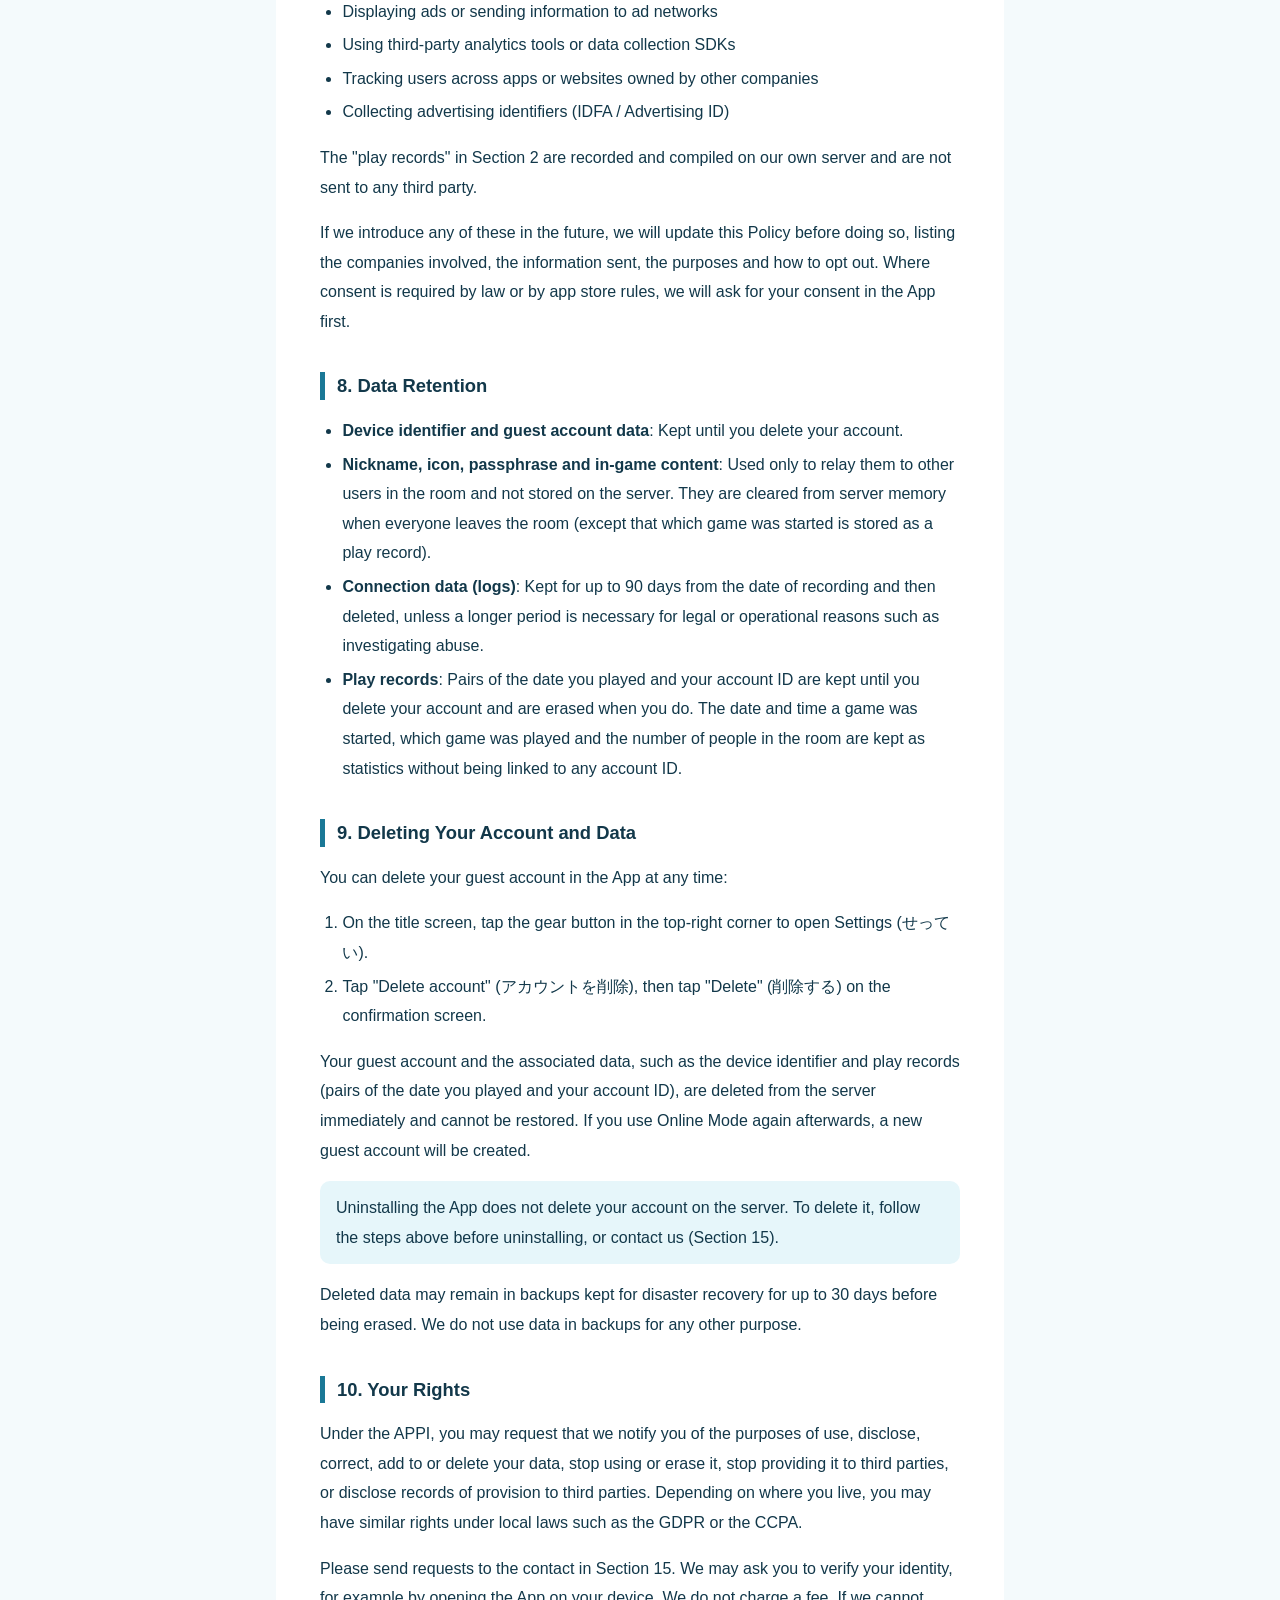
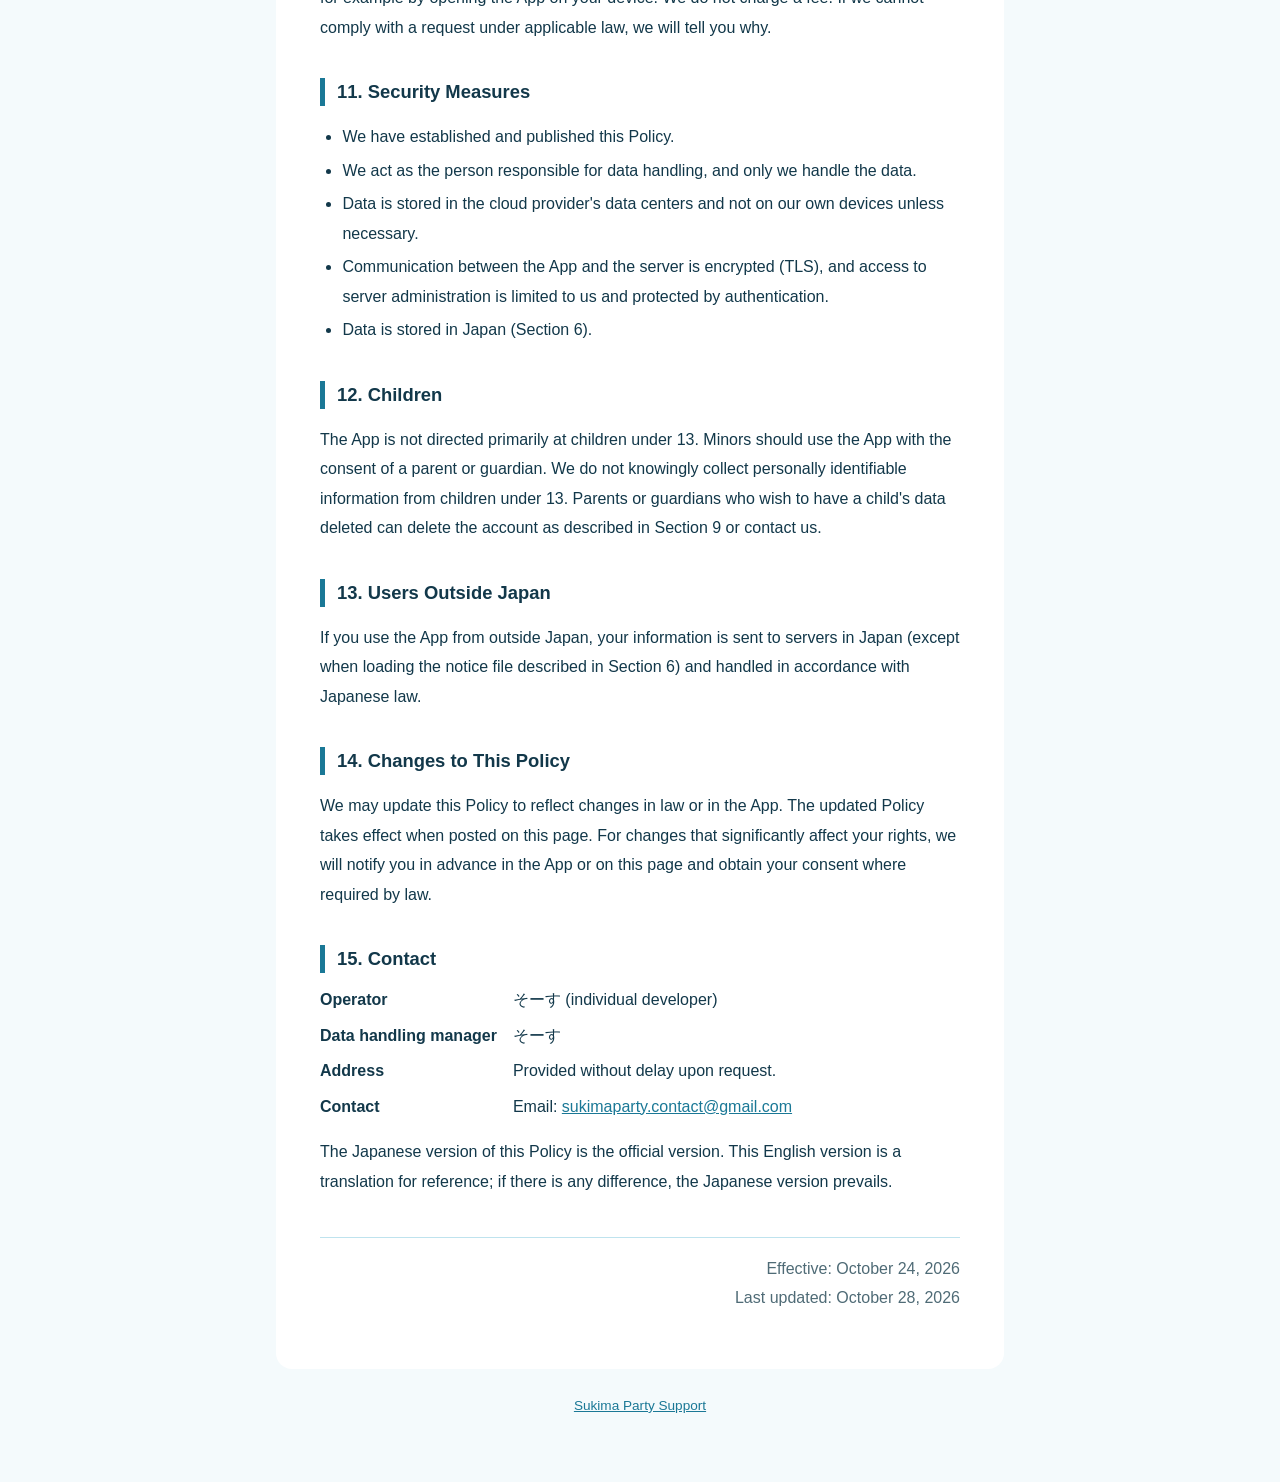
==== commit c9c25f00: "プライバシーポリシー：プレイの記録（日時・ゲーム・人数）の集計について追記 Co-Authored-By: Claude Opus 5.5 <noreply@anthropic.com>" ====
--- a/privacy-en.html
+++ b/privacy-en.html
@@ -35,6 +35,7 @@
 					<tr><td>Passphrase</td><td>The word you enter to join a room.</td><td>Entered by you.</td></tr>
 					<tr><td>In-game content</td><td>Answers, choices, chat messages and other content sent to play the game.</td><td>Entered or sent by you.</td></tr>
 					<tr><td>Connection data</td><td>IP address, connection time, and communication and error logs.</td><td>Recorded automatically when the App connects to our server.</td></tr>
+					<tr><td>Play records</td><td>The date and time a game was started in a room, which game was played, and the number of people in the room, together with pairs of the date you played and your account ID.</td><td>Recorded automatically by the server when a game starts in a room.</td></tr>
 				</tbody>
 			</table>
 		</div>
@@ -47,6 +48,7 @@
 			<li>To connect users who entered the same passphrase in a room so they can play together online</li>
 			<li>To deliver game information to other users in the same room</li>
 			<li>To investigate and fix bugs and keep the server running reliably</li>
+			<li>To compile statistics on when, which games and by how many people the App is played, to improve the App and operate the server</li>
 			<li>To prevent and respond to unauthorized access and abusive behavior</li>
 			<li>To respond to inquiries</li>
 		</ol>
@@ -73,17 +75,19 @@
 		<p>The App currently does none of the following:</p>
 		<ul>
 			<li>Displaying ads or sending information to ad networks</li>
-			<li>Using analytics tools or third-party data collection SDKs</li>
+			<li>Using third-party analytics tools or data collection SDKs</li>
 			<li>Tracking users across apps or websites owned by other companies</li>
 			<li>Collecting advertising identifiers (IDFA / Advertising ID)</li>
 		</ul>
+		<p>The "play records" in Section 2 are recorded and compiled on our own server and are not sent to any third party.</p>
 		<p>If we introduce any of these in the future, we will update this Policy before doing so, listing the companies involved, the information sent, the purposes and how to opt out. Where consent is required by law or by app store rules, we will ask for your consent in the App first.</p>
 
 		<h2>8. Data Retention</h2>
 		<ul>
 			<li><strong>Device identifier and guest account data</strong>: Kept until you delete your account.</li>
-			<li><strong>Nickname, icon, passphrase and in-game content</strong>: Used only to relay them to other users in the room and not stored on the server. They are cleared from server memory when everyone leaves the room.</li>
+			<li><strong>Nickname, icon, passphrase and in-game content</strong>: Used only to relay them to other users in the room and not stored on the server. They are cleared from server memory when everyone leaves the room (except that which game was started is stored as a play record).</li>
 			<li><strong>Connection data (logs)</strong>: Kept for up to 90 days from the date of recording and then deleted, unless a longer period is necessary for legal or operational reasons such as investigating abuse.</li>
+			<li><strong>Play records</strong>: Pairs of the date you played and your account ID are kept until you delete your account and are erased when you do. The date and time a game was started, which game was played and the number of people in the room are kept as statistics without being linked to any account ID.</li>
 		</ul>
 
 		<h2>9. Deleting Your Account and Data</h2>
@@ -92,7 +96,7 @@
 			<li>On the title screen, tap the gear button in the top-right corner to open Settings (せってい).</li>
 			<li>Tap "Delete account" (アカウントを削除), then tap "Delete" (削除する) on the confirmation screen.</li>
 		</ol>
-		<p>Your guest account and the associated data, such as the device identifier, are deleted from the server immediately and cannot be restored. If you use Online Mode again afterwards, a new guest account will be created.</p>
+		<p>Your guest account and the associated data, such as the device identifier and play records (pairs of the date you played and your account ID), are deleted from the server immediately and cannot be restored. If you use Online Mode again afterwards, a new guest account will be created.</p>
 		<div class="note">Uninstalling the App does not delete your account on the server. To delete it, follow the steps above before uninstalling, or contact us (Section 15).</div>
 		<p>Deleted data may remain in backups kept for disaster recovery for up to 30 days before being erased. We do not use data in backups for any other purpose.</p>
 
